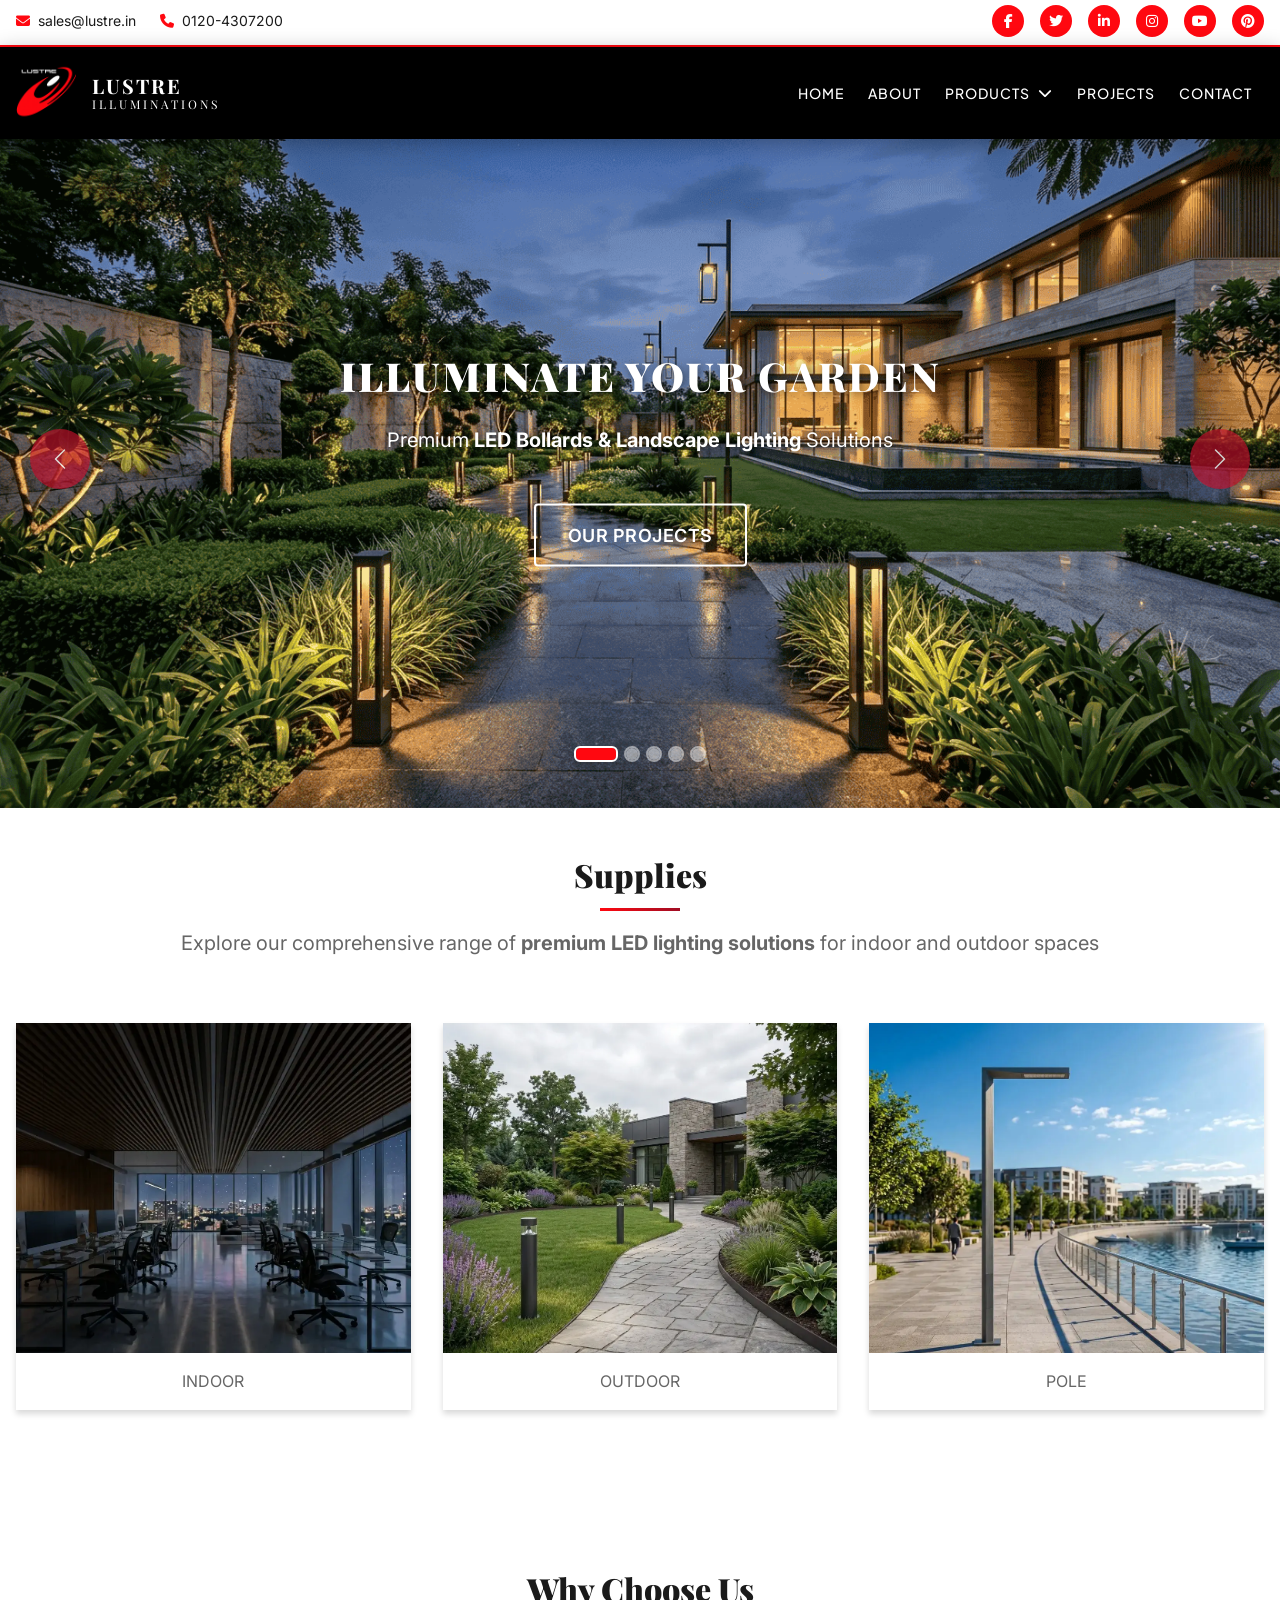
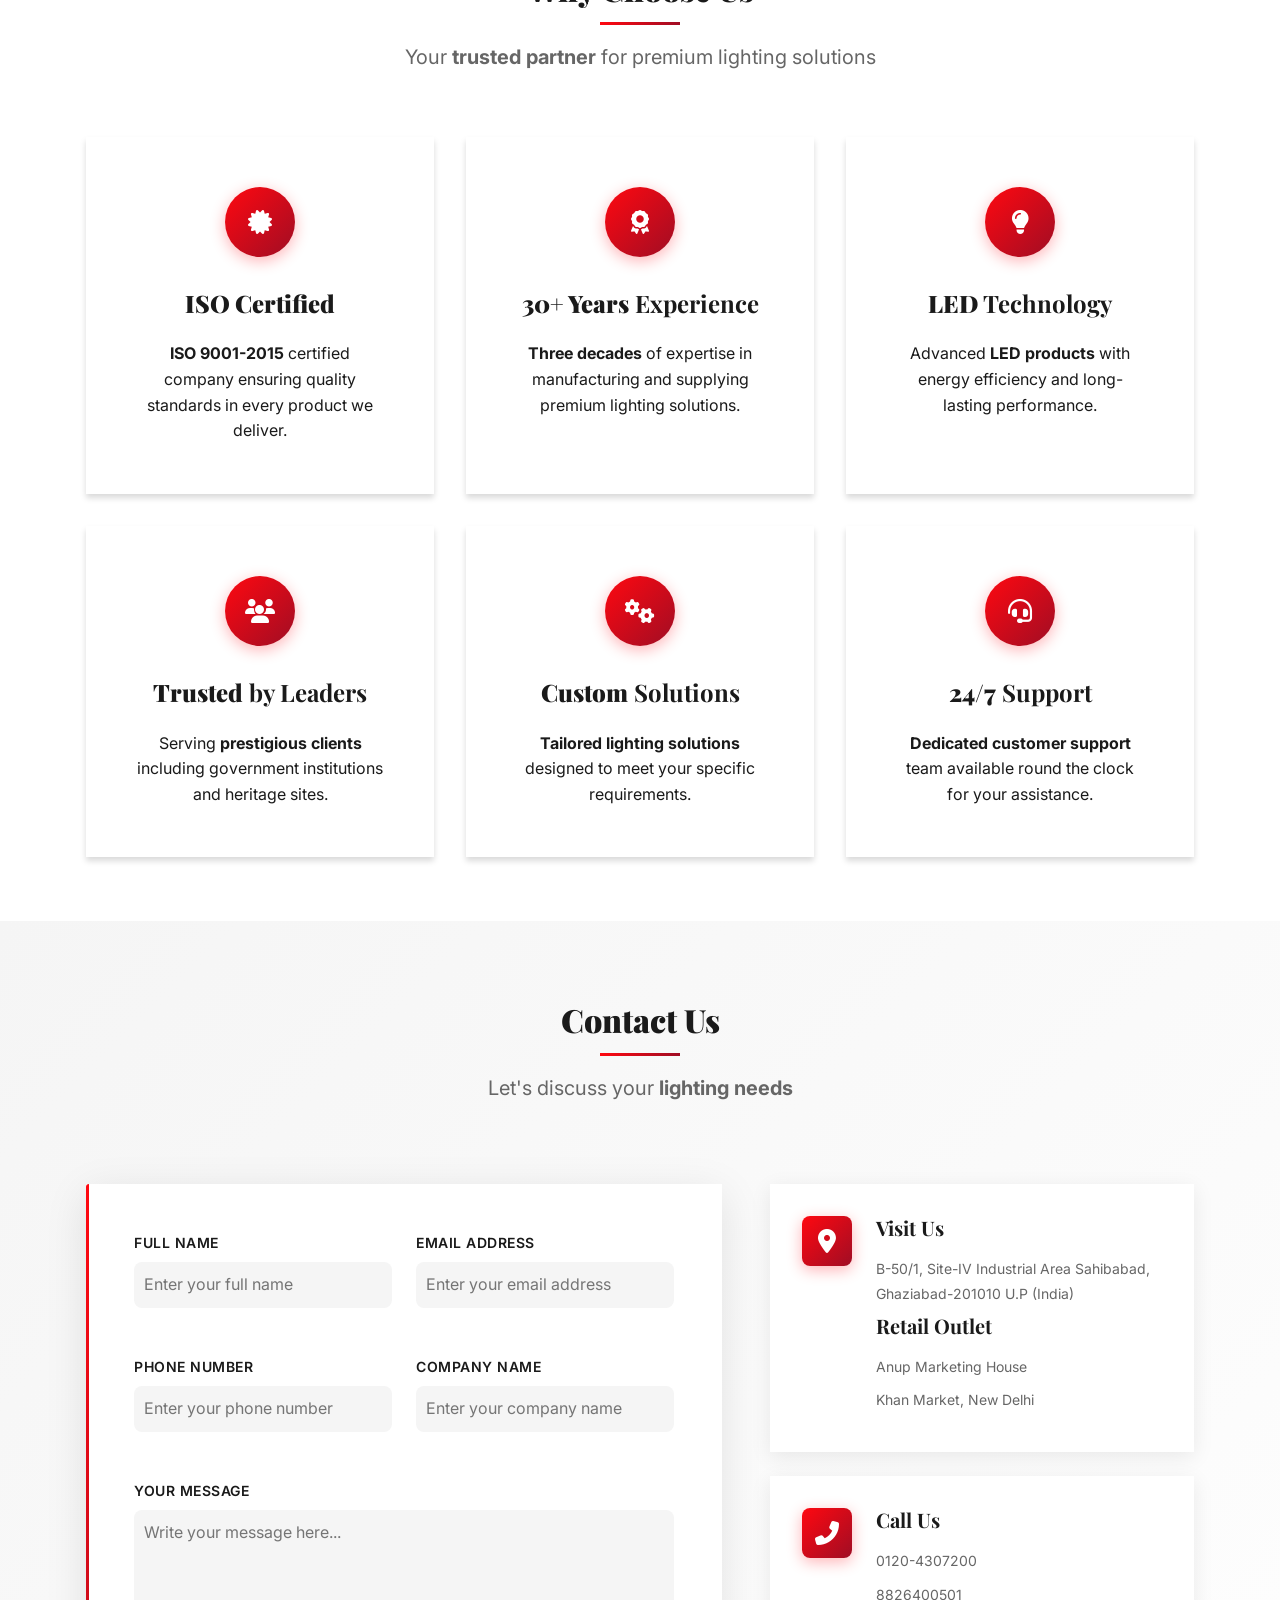
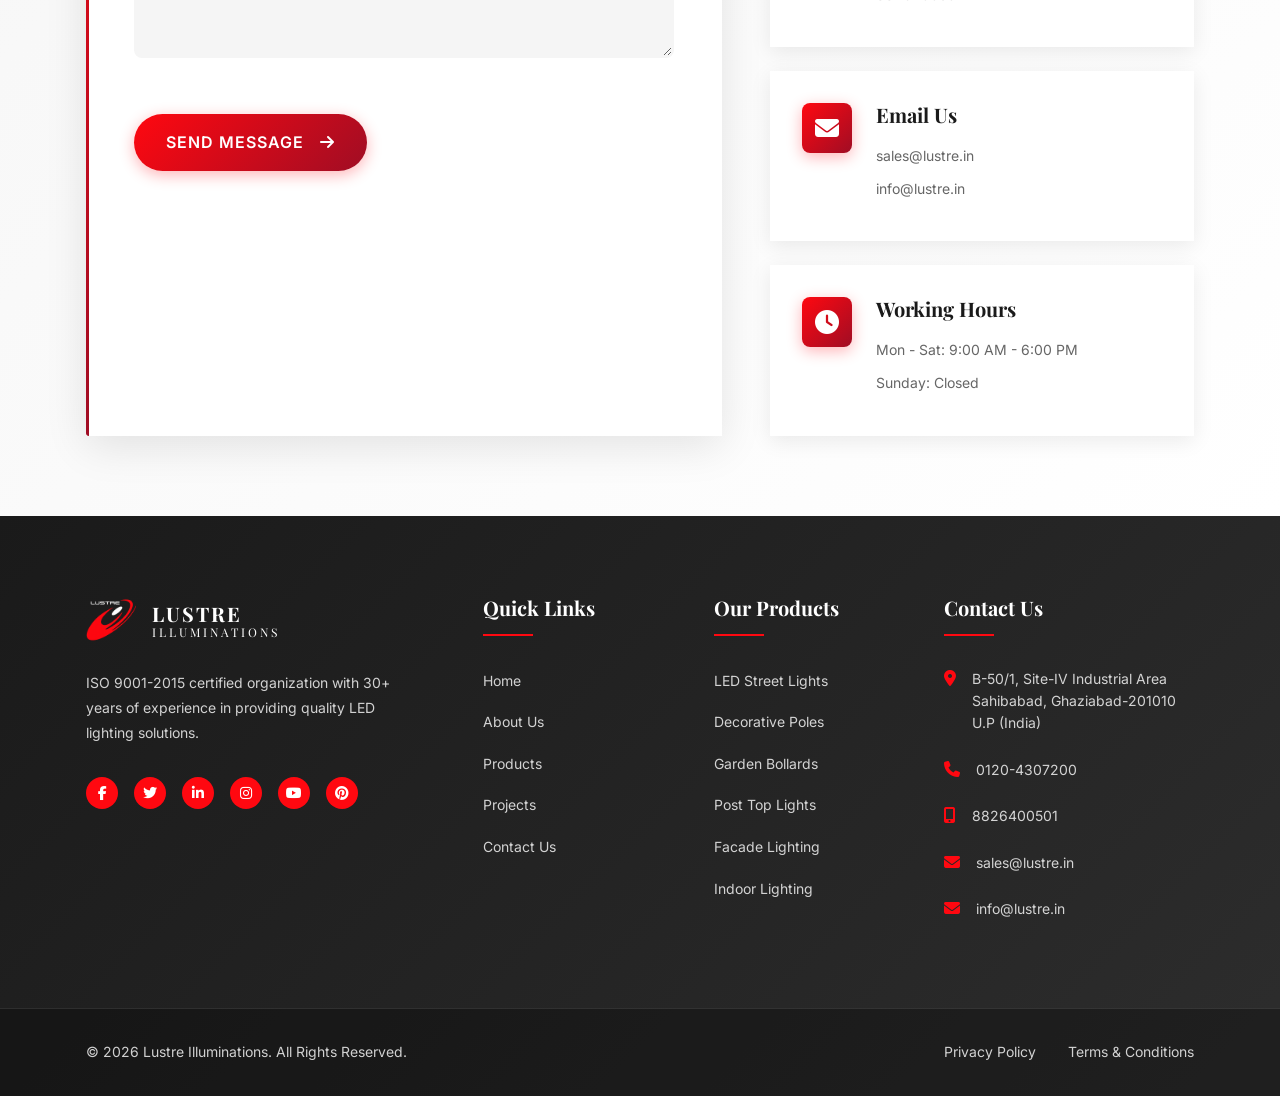
==== index.html @ 6a7379ef "Done" ====
<!DOCTYPE html>
<html lang="en">

<head>
  <meta charset="UTF-8">
  <meta name="viewport" content="width=device-width, initial-scale=1.0">
  <meta name="description"
    content="Lustre Illuminations - Premium Lighting Solutions for Industrial and Commercial Spaces">
  <meta name="keywords" content="lighting, illumination, decorative lights, bollard lights, post top lights">
  <title>Lustre Illuminations - Premium Lighting Solutions</title>

  <!-- Bootstrap CSS -->
  <link href="https://cdn.jsdelivr.net/npm/bootstrap@5.3.2/dist/css/bootstrap.min.css" rel="stylesheet">

  <!-- Google Fonts -->
  <link rel="preconnect" href="https://fonts.googleapis.com">
  <link rel="preconnect" href="https://fonts.gstatic.com" crossorigin>
  <link
    href="https://fonts.googleapis.com/css2?family=Inter:wght@300;400;500;600;700;800&family=Raleway:wght@400;500;600;700;800&family=Playfair+Display:wght@400;500;600;700;800&display=swap"
    rel="stylesheet">

  <!-- Font Awesome for Icons -->
  <link rel="stylesheet" href="https://cdnjs.cloudflare.com/ajax/libs/font-awesome/6.5.1/css/all.min.css">

  <!-- Custom CSS -->
  <link rel="stylesheet" href="assets/css/style.css">
</head>

<body>

  <header>
    <!-- Navigation -->
    <nav class="navbar">
      <div class="nav-top-bar">
        <div class="container-fluid">
          <div class="top-bar-content">
            <div class="top-bar-left">
              <a href="mailto:sales@lustre.in" class="top-link">
                <i class="fas fa-envelope"></i>
                <span>sales@lustre.in</span>
              </a>
              <!-- <a href="mailto:arnav@lustre.in" class="top-link">
              <i class="fas fa-envelope"></i>
              <span>arnav@lustre.in</span>
            </a> -->
              <a href="tel:01204307200" class="top-link">
                <i class="fas fa-phone"></i>
                <span>0120-4307200</span>
              </a>
              <!-- <a href="tel:01204307200" class="top-link">
              <i class="fas fa-mobile"></i>
              <span>8826400501</span>
            </a> -->
            </div>
            <div class="top-bar-right">
              <a href="https://www.facebook.com/profile.php?id=61586386670304" class="social-link">
                <i class="fab fa-facebook-f"></i>
              </a>
              <a href="https://x.com/lustre_01" class="social-link">
                <i class="fab fa-twitter"></i>
              </a>
              <a href="https://www.linkedin.com/company/lustre-illuminations/" class="social-link">
                <i class="fab fa-linkedin-in"></i>
              </a>
              <a href="https://www.instagram.com/lustre_illuminations_/" class="social-link">
                <i class="fab fa-instagram"></i>
              </a>
              <a href="https://www.youtube.com/@LustreIlluminations" class="social-link">
                <i class="fab fa-youtube"></i>
              </a>
              <a href="https://in.pinterest.com/lustre_illuminations_/" class="social-link">
                <i class="fab fa-pinterest"></i>
              </a>
            </div>
          </div>
        </div>
      </div>

      <div class="nav-main">
        <div class="container-fluid">
          <div class="nav-wrapper">
            <!-- Logo -->
            <div class="nav-logo">
              <a href="index.html">
                <img src="assets/logo/lustre_logo_white.png" alt="Lustre Illuminations Logo" class="logo-img"
                  loading="lazy">
                <span class="logo-text">LUSTRE<span class="logo-sub">ILLUMINATIONS</span></span>
              </a>
            </div>

            <!-- Navigation Menu -->
            <ul class="nav-menu" id="navMenu">
              <li class="nav-item">
                <a href="index.html" class="nav-link active">
                  <span class="link-text">Home</span>
                  <span class="link-icon"><i class="fas fa-home"></i></span>
                </a>
              </li>
              <li class="nav-item">
                <a href="about.html" class="nav-link">
                  <span class="link-text">About</span>
                  <span class="link-icon"><i class="fas fa-info-circle"></i></span>
                </a>
              </li>
              <li class="nav-item has-dropdown">
                <div href="#products" class="nav-link">
                  <span class="link-text">Products</span>
                  <span class="link-icon"><i class="fas fa-lightbulb"></i></span>
                  <i class="fas fa-chevron-down dropdown-arrow"></i>
                </div>
                <ul class="dropdown-menu">
                  <li><a href="led-wall-light.html" class="dropdown-item">
                      <span>LED Spot / Spike Light</span>
                    </a></li>
                  <li><a href="led-wall-light.html" class="dropdown-item">
                      <span>LED Decorative Stree...</span>
                    </a></li>
                  <li><a href="led-wall-light.html" class="dropdown-item">
                      <span>LED Garden Bollards</span>
                    </a></li>
                  <li><a href="led-wall-light.html" class="dropdown-item">
                      <span>Heritage Pole Lights</span>
                    </a></li>
                  <li><a href="led-wall-light.html" class="dropdown-item">
                      <span>Modern Pole Lights</span>
                    </a></li>
                  <li><a href="led-wall-light.html" class="dropdown-item">
                      <span>LED Hanging Lights</span>
                    </a></li>
                  <li><a href="led-wall-light.html" class="dropdown-item">
                      <span>LED Pendent Lights</span>
                    </a></li>
                  <li><a href="led-wall-light.html" class="dropdown-item">
                      <span>LED Ceiling Lights</span>
                    </a></li>
                  <li><a href="led-wall-light.html" class="dropdown-item">
                      <span>LED Street Lights</span>
                    </a></li>
                  <li><a href="led-wall-light.html" class="dropdown-item">
                      <span>LED Burial Lights</span>
                    </a></li>
                  <li><a href="led-wall-light.html" class="dropdown-item">
                      <span>LED Flood Lights</span>
                    </a></li>
                  <li><a href="led-wall-light.html" class="dropdown-item">
                      <span>LED Wall Lights</span>
                    </a></li>
                  <li><a href="led-wall-light.html" class="dropdown-item">
                      <span>LED Bulkheads</span>
                    </a></li>
                  <li><a href="led-wall-light.html" class="dropdown-item">
                      <span>LED Post Tops</span>
                    </a></li>
                </ul>
              </li>
              <li class="nav-item">
                <a href="projects.html" class="nav-link">
                  <span class="link-text">Projects</span>
                  <span class="link-icon"><i class="fas fa-briefcase"></i></span>
                </a>
              </li>
              <!-- <li class="nav-item">
              <a href="new-models.html" class="nav-link">
                <span class="link-text">New Models</span>
                <span class="link-icon"><i class="fas fa-download"></i></span>
              </a>
            </li> -->
              <li class="nav-item">
                <a href="contact-page.html" class="nav-link">
                  <span class="link-text">Contact</span>
                  <span class="link-icon"><i class="fas fa-envelope"></i></span>
                </a>
              </li>
            </ul>

            <!-- CTA Button -->
            <!-- <div class="nav-cta">
            <a href="#contact" class="cta-button">
              <span>Get Quote</span>
              <i class="fas fa-arrow-right"></i>
            </a>
          </div> -->

            <!-- Mobile Menu Toggle -->
            <button class="nav-toggle" id="navToggle" aria-label="Toggle navigation">
              <span class="hamburger"></span>
              <span class="hamburger"></span>
              <span class="hamburger"></span>
            </button>
          </div>
        </div>
      </div>
    </nav>
  </header>

  <!-- Main Content -->
  <main>

    <!-- Hero Banner Carousel -->
    <div id="home" class="hero-section">
      <div id="heroCarousel" class="carousel slide carousel-fade" data-bs-ride="carousel" data-bs-interval="5000">

        <!-- Carousel Indicators -->
        <div class="carousel-indicators">
          <button type="button" data-bs-target="#heroCarousel" data-bs-slide-to="0" class="active" aria-current="true"
            aria-label="Slide 1"></button>
          <button type="button" data-bs-target="#heroCarousel" data-bs-slide-to="1" aria-label="Slide 2"></button>
          <button type="button" data-bs-target="#heroCarousel" data-bs-slide-to="2" aria-label="Slide 3"></button>
          <button type="button" data-bs-target="#heroCarousel" data-bs-slide-to="3" aria-label="Slide 4"></button>
          <button type="button" data-bs-target="#heroCarousel" data-bs-slide-to="4" aria-label="Slide 5"></button>
        </div>

        <!-- Carousel Inner -->
        <div class="carousel-inner">

          <!-- Slide 1 -->
          <div class="carousel-item">
            <img src="assets/images/banner-img/Banner-01.png" class="d-block w-100" alt="Lustre Illuminations Banner">
            <div class="carousel-overlay"></div>
            <div class="carousel-caption-custom">
              <div class="container">
                <div class="caption-content">
                  <h1 class="caption-title" data-aos="fade-up"><strong>Elegant Indoor</strong> Lighting</h1>
                  <p class="caption-subtitle" data-aos="fade-up" data-aos-delay="100">Premium <strong>LED Wall
                      Lights</strong> for Modern Interiors</p>
                  <div class="caption-buttons" data-aos="fade-up" data-aos-delay="200">
                    <a href="indoor-light.html" class="btn btn-primary">Explore Products</a>
                  </div>
                </div>
              </div>
            </div>
          </div>

          <!-- Slide 2 -->
          <div class="carousel-item active">
            <img src="assets/images/banner-img/Banner-02.png" class="d-block w-100" alt="Decorative Light Poles">
            <div class="carousel-overlay"></div>
            <div class="carousel-caption-custom">
              <div class="container">
                <div class="caption-content">
                  <h1 class="caption-title" data-aos="fade-up"><strong>Illuminate Your</strong> Garden</h1>
                  <p class="caption-subtitle" data-aos="fade-up" data-aos-delay="100">Premium <strong>LED Bollards &
                      Landscape Lighting</strong> Solutions</p>
                  <div class="caption-buttons" data-aos="fade-up" data-aos-delay="200">
                    <!-- <a href="new-models.html" class="btn btn-primary">View Collection</a> -->
                    <a href="projects.html" class="btn btn-outline">Our Projects</a>
                  </div>
                </div>
              </div>
            </div>
          </div>

          <!-- Slide 3 -->
          <div class="carousel-item">
            <img src="assets/images/banner-img/Banner-03.png" class="d-block w-100" alt="Innovation in Lighting">
            <div class="carousel-overlay"></div>
            <div class="carousel-caption-custom">
              <div class="container">
                <div class="caption-content">
                  <h1 class="caption-title" data-aos="fade-up"><strong>Smart Street</strong> Lighting</h1>
                  <p class="caption-subtitle" data-aos="fade-up" data-aos-delay="100">Energy-Efficient <strong>LED
                      Pathway & Street Lights</strong> for Urban Spaces</p>
                  <!-- <div class="caption-buttons" data-aos="fade-up" data-aos-delay="200">
                    <a href="about.html" class="btn btn-primary">Learn More</a>
                    <a href="new-models.html" class="btn btn-outline">Catalogs</a>
                  </div> -->
                </div>
              </div>
            </div>
          </div>

          <!-- Slide 4 -->
          <div class="carousel-item">
            <img src="assets/images/banner-img/Banner-04.png" class="d-block w-100" alt="Heritage & Modern Lighting">
            <div class="carousel-overlay"></div>
            <div class="carousel-caption-custom">
              <div class="container">
                <div class="caption-content">
                  <h1 class="caption-title" data-aos="fade-up"><strong>Heritage</strong> Lighting Excellence</h1>
                  <p class="caption-subtitle" data-aos="fade-up" data-aos-delay="100">Premium <strong>Decorative Pole
                      Lights</strong> for Palaces & Monuments</p>
                  <div class="caption-buttons" data-aos="fade-up" data-aos-delay="200">
                    <a href="about.html" class="btn btn-primary">Learn More</a>
                    <!-- <a href="new-models.html" class="btn btn-outline">Catalogs</a> -->
                  </div>
                </div>
              </div>
            </div>
          </div>

          <!-- Slide 5 -->
          <div class="carousel-item">
            <img src="assets/images/banner-img/Banner-05.png" class="d-block w-100 img-fluid"
              alt="Innovation in Lighting">
            <div class="carousel-overlay"></div>
            <div class="carousel-caption-custom">
              <div class="container">
                <div class="caption-content">
                  <h1 class="caption-title" data-aos="fade-up"><strong>Modern Street</strong> Poles</h1>
                  <p class="caption-subtitle" data-aos="fade-up" data-aos-delay="100">Contemporary <strong>LED Pole
                      Lighting</strong> for Roads & Highways</p>
                </div>
              </div>
            </div>
          </div>

        </div>

        <!-- Carousel Controls -->
        <button class="carousel-control-prev" type="button" data-bs-target="#heroCarousel" data-bs-slide="prev">
          <span class="carousel-control-prev-icon" aria-hidden="true"></span>
          <span class="visually-hidden">Previous</span>
        </button>
        <button class="carousel-control-next" type="button" data-bs-target="#heroCarousel" data-bs-slide="next">
          <span class="carousel-control-next-icon" aria-hidden="true"></span>
          <span class="visually-hidden">Next</span>
        </button>

      </div>
    </div>

    <!-- Products Section -->
    <section class="products-section">
      <div class="container-fluid">

        <!-- Section Header -->
        <div class="section-header-center">
          <h2 class="section-title"><strong>Supplies</strong></h2>
          <p class="section-subtitle">Explore our comprehensive range of <strong>premium LED lighting solutions</strong>
            for indoor and outdoor spaces</p>
        </div>

        <!-- Products Grid -->
        <div class="products-grid">

          <!-- Product Card 1 -->
          <div class="product-card" data-category="decorative">
            <div class="product-image">
              <a href="indoor-light.html">
                <img src="assets/images/products/indoor-lights-off.webp"
                  data-hover="assets/images/products/indoor-light.webp" id="indoor" alt="Indoor Light" loading="lazy"
                  title="Indoor">
              </a>
            </div>
            <a href="indoor-light.html" class="product-link">
              <p class="text-center m-0 p-3  text-uppercase">Indoor</p>
            </a>
          </div>

          <!-- Product Card 2 -->
          <div class="product-card" data-category="decorative">
            <div class="product-image">
              <a href="outdoor-light.html">
                <img src="assets/images/products/outdoor-day-light.webp"
                  data-hover="assets/images/products/outdoor-light.webp" id="outdoor" alt="Outdoor Light" loading="lazy"
                  title="Outdoor">
              </a>
            </div>
            <a href="outdoor-light.html" class="product-link">
              <p class="text-center m-0 p-3 text-uppercase">Outdoor</p>
            </a>
          </div>

          <!-- Product Card 3 -->
          <div class="product-card" data-category="bollard">
            <div class="product-image">
              <a href="pole-light.html">
                <img src="assets/images/products/pole-day-light.webp"
                  data-hover="assets/images/products/pole-light.webp" id="pole" alt="Pole Light" loading="lazy"
                  title="Pole">
              </a>
            </div>
            <a href="pole-light.html" class="product-link">
              <p class="text-center m-0 p-3 text-uppercase">Pole</p>
            </a>
          </div>

        </div>

      </div>
    </section>


    <!-- Why Choose Us Section -->
    <section id="why-choose-us" class="why-choose-section">
      <div class="container">

        <!-- Section Header -->
        <div class="section-header-center">
          <h2 class="section-title"><strong>Why Choose Us</strong></h2>
          <p class="section-subtitle">Your <strong>trusted partner</strong> for premium lighting solutions</p>
        </div>

        <!-- Features Grid -->
        <div class="features-grid">

          <!-- Feature 1 -->
          <div class="feature-card">
            <div class="feature-icon">
              <i class="fas fa-certificate"></i>
            </div>
            <h3 class="feature-title"><strong>ISO Certified</strong></h3>
            <p class="feature-description"><strong>ISO 9001-2015</strong> certified company ensuring quality standards
              in every product we deliver.</p>
          </div>

          <!-- Feature 2 -->
          <div class="feature-card">
            <div class="feature-icon">
              <i class="fas fa-award"></i>
            </div>
            <h3 class="feature-title"><strong>30+ Years</strong> Experience</h3>
            <p class="feature-description"><strong>Three decades</strong> of expertise in manufacturing and supplying
              premium lighting solutions.</p>
          </div>

          <!-- Feature 3 -->
          <div class="feature-card">
            <div class="feature-icon">
              <i class="fas fa-lightbulb"></i>
            </div>
            <h3 class="feature-title"><strong>LED</strong> Technology</h3>
            <p class="feature-description">Advanced <strong>LED products</strong> with energy efficiency and
              long-lasting performance.</p>
          </div>

          <!-- Feature 4 -->
          <div class="feature-card">
            <div class="feature-icon">
              <i class="fas fa-users"></i>
            </div>
            <h3 class="feature-title"><strong>Trusted</strong> by Leaders</h3>
            <p class="feature-description">Serving <strong>prestigious clients</strong> including government
              institutions and heritage sites.</p>
          </div>

          <!-- Feature 5 -->
          <div class="feature-card">
            <div class="feature-icon">
              <i class="fas fa-cogs"></i>
            </div>
            <h3 class="feature-title"><strong>Custom</strong> Solutions</h3>
            <p class="feature-description"><strong>Tailored lighting solutions</strong> designed to meet your specific
              requirements.</p>
          </div>

          <!-- Feature 6 -->
          <div class="feature-card">
            <div class="feature-icon">
              <i class="fas fa-headset"></i>
            </div>
            <h3 class="feature-title"><strong>24/7</strong> Support</h3>
            <p class="feature-description"><strong>Dedicated customer support</strong> team available round the clock
              for your assistance.</p>
          </div>

        </div>

      </div>
    </section>

    <!-- Contact Us Section -->
    <section id="contact" class="contact-section">
      <div class="container">

        <!-- Section Header -->
        <div class="section-header-center">
          <h2 class="section-title"><strong>Contact Us</strong></h2>
          <p class="section-subtitle">Let's discuss your <strong>lighting needs</strong></p>
        </div>

        <!-- Contact Content -->
        <div class="contact-wrapper">

          <!-- Contact Form -->
          <div class="contact-form-container">
            <form class="contact-form" id="contactForm">

              <div class="form-row">
                <div class="form-group">
                  <label for="name">Full Name</label>
                  <input type="text" class="form-input" id="name" name="name" placeholder="Enter your full name"
                    required>
                </div>
                <div class="form-group">
                  <label for="email">Email Address</label>
                  <input type="email" class="form-input" id="email" name="email" placeholder="Enter your email address"
                    required>
                </div>
              </div>

              <div class="form-row">
                <div class="form-group">
                  <label for="phone">Phone Number</label>
                  <input type="tel" class="form-input" id="phone" name="phone" placeholder="Enter your phone number"
                    required>
                </div>
                <div class="form-group">
                  <label for="company">Company Name</label>
                  <input type="text" class="form-input" id="company" name="company"
                    placeholder="Enter your company name">
                </div>
              </div>

              <div class="form-group">
                <label for="message">Your Message</label>
                <textarea class="form-input" id="message" name="message" rows="5"
                  placeholder="Write your message here..." required></textarea>
              </div>

              <button type="submit" class="submit-btn">
                <span>Send Message</span>
                <i class="fas fa-arrow-right"></i>
              </button>

            </form>
          </div>

          <!-- Contact Info Cards -->
          <div class="contact-info-cards">

            <div class="info-card">
              <div class="card-icon">
                <i class="fas fa-map-marker-alt"></i>
              </div>
              <div class="card-content">
                <h3>Visit Us</h3>
                <p>B-50/1, Site-IV Industrial Area Sahibabad, Ghaziabad-201010 U.P (India)</p>
                <div class="card-content">
                  <h4>Retail Outlet</h4>
                  <p>Anup Marketing House</p>
                  <p>Khan Market, New Delhi</p>
                </div>
              </div>
            </div>

            <div class="info-card">
              <div class="card-icon">
                <i class="fas fa-phone-alt"></i>
              </div>
              <div class="card-content">
                <h4>Call Us</h4>
                <p><a href="tel:01204307200">0120-4307200</a></p>
                <p><a href="tel:8826400501">8826400501</a></p>
              </div>
            </div>

            <div class="info-card">
              <div class="card-icon">
                <i class="fas fa-envelope"></i>
              </div>
              <div class="card-content">
                <h4>Email Us</h4>
                <p><a href="mailto:sales@lustre.in">sales@lustre.in</a></p>
                <p><a href="mailto:info@lustre.in">info@lustre.in</a></p>
              </div>
            </div>

            <div class="info-card">
              <div class="card-icon">
                <i class="fas fa-clock"></i>
              </div>
              <div class="card-content">
                <h4>Working Hours</h4>
                <p>Mon - Sat: 9:00 AM - 6:00 PM</p>
                <p>Sunday: Closed</p>
              </div>
            </div>

          </div>

        </div>

      </div>
    </section>


  </main>

  <!-- Footer -->
  <footer class="footer">
    <div class="footer-main">
      <div class="container">
        <div class="footer-grid">

          <!-- Company Info -->
          <div class="footer-col">
            <div class="footer-logo">
              <img src="assets/logo/lustre_logo_white.png" alt="Lustre Illuminations" class="footer-logo-img">
              <span class="footer-logo-text">LUSTRE<span class="footer-logo-sub">ILLUMINATIONS</span></span>
            </div>
            <p class="footer-description">
              ISO 9001-2015 certified organization with 30+ years of experience in providing quality LED lighting
              solutions.
            </p>
            <div class="footer-social">
              <a href="https://www.facebook.com/profile.php?id=61586386670304" class="social-link">
                <i class="fab fa-facebook-f"></i>
              </a>
              <a href="https://x.com/lustre_01" class="social-link">
                <i class="fab fa-twitter"></i>
              </a>
              <a href="https://www.linkedin.com/company/lustre-illuminations/" class="social-link">
                <i class="fab fa-linkedin-in"></i>
              </a>
              <a href="https://www.instagram.com/lustre_illuminations_/" class="social-link">
                <i class="fab fa-instagram"></i>
              </a>
              <a href="https://www.youtube.com/@LustreIlluminations" class="social-link">
                <i class="fab fa-youtube"></i>
              </a>
              <a href="https://in.pinterest.com/lustre_illuminations_/" class="social-link">
                <i class="fab fa-pinterest"></i>
              </a>
            </div>
          </div>

          <!-- Quick Links -->
          <div class="footer-col">
            <h4 class="footer-title">Quick Links</h4>
            <ul class="footer-links">
              <li><a href="index.html">Home</a></li>
              <li><a href="about.html">About Us</a></li>
              <li><a href="#">Products</a></li>
              <li><a href="project.html">Projects</a></li>
              <!-- <li><a href="download.html">Downloads</a></li> -->
              <li><a href="contact-page.html">Contact Us</a></li>
            </ul>
          </div>

          <!-- Products -->
          <div class="footer-col">
            <h4 class="footer-title">Our Products</h4>
            <ul class="footer-links">
              <li><a href="led-wall-light.html">LED Street Lights</a></li>
              <li><a href="led-wall-light.html">Decorative Poles</a></li>
              <li><a href="led-wall-light.html">Garden Bollards</a></li>
              <li><a href="led-wall-light.html">Post Top Lights</a></li>
              <li><a href="led-wall-light.html">Facade Lighting</a></li>
              <li><a href="led-wall-light.html">Indoor Lighting</a></li>
            </ul>
          </div>

          <!-- Contact Info -->
          <div class="footer-col">
            <h4 class="footer-title">Contact Us</h4>
            <ul class="footer-contact">
              <li>
                <i class="fas fa-map-marker-alt"></i>
                <span>B-50/1, Site-IV Industrial Area<br>Sahibabad, Ghaziabad-201010<br>U.P (India)</span>
              </li>
              <li>
                <i class="fas fa-phone"></i>
                <span><a href="tel:01204307200">0120-4307200</a></span>
              </li>
              <li>
                <i class="fas fa-mobile-alt"></i>
                <span><a href="tel:8826400501">8826400501</a></span>
              </li>
              <li>
                <i class="fas fa-envelope"></i>
                <span><a href="mailto:sales@lustre.in">sales@lustre.in</a></span>
              </li>
              <li>
                <i class="fas fa-envelope"></i>
                <span><a href="mailto:info@lustre.in">info@lustre.in</a></span>
              </li>
            </ul>
          </div>

        </div>
      </div>
    </div>

    <!-- Footer Bottom -->
    <div class="footer-bottom">
      <div class="container">
        <div class="footer-bottom-content">
          <p class="footer-copyright">
            &copy; 2026 Lustre Illuminations. All Rights Reserved.
          </p>
          <div class="footer-bottom-links">
            <a href="#">Privacy Policy</a>
            <a href="#">Terms & Conditions</a>
          </div>
        </div>
      </div>
    </div>
  </footer>

  <!-- Scroll to Top Button -->
  <button id="scrollToTop" class="scroll-to-top" aria-label="Scroll to top">
    <i class="fas fa-arrow-up"></i>
  </button>

  <!-- Bootstrap JS Bundle -->
  <script src="https://cdn.jsdelivr.net/npm/bootstrap@5.3.2/dist/js/bootstrap.bundle.min.js"></script>

  <!-- Custom JavaScript -->
  <script src="assets/js/main.js"></script>
</body>

</html>
---- assets/css/style.css ----
@import url('https://fonts.googleapis.com/css2?family=DM+Sans:ital,opsz,wght@0,9..40,100..1000;1,9..40,100..1000&family=Plus+Jakarta+Sans:ital,wght@0,200..800;1,200..800&family=Space+Grotesk:wght@300..700&display=swap');


/* ===================================
   CSS ROOT VARIABLES
   =================================== */
:root {
  /* Primary Colors - Based on Lustre Logo */
  --primary-red: #ff0810;
  --primary-dark-red: #A00D24;
  --primary-black: #1a1a1a;
  --primary-white: #ffffff;

  /* Secondary Colors */
  --secondary-gray: #2d2d2d;
  --light-gray: #f5f5f5;
  --medium-gray: #666666;
  --border-gray: #e0e0e0;

  /* Accent Colors */
  --accent-red-light: #E63946;
  --accent-red-dark: #8B0000;
  --overlay-dark: rgba(26, 26, 26, 0.85);
  --overlay-red: rgba(200, 16, 46, 0.9);

  /* Typography */
  --font-primary: 'Inter', sans-serif;
  --font-secondary: 'Raleway', sans-serif;
  --font-heading: 'Playfair Display', serif;

  /* Font Sizes */
  --fs-xs: 0.75rem;
  --fs-sm: 0.875rem;
  --fs-base: 1rem;
  --fs-md: 1.125rem;
  --fs-lg: 1.25rem;
  --fs-xl: 1.5rem;
  --fs-2xl: 2rem;
  --fs-3xl: 2.5rem;
  --fs-4xl: 3rem;
  --fs-5xl: 3.5rem;

  /* Font Weights */
  --fw-light: 300;
  --fw-regular: 400;
  --fw-medium: 500;
  --fw-semibold: 600;
  --fw-bold: 700;
  --fw-extrabold: 800;

  /* Spacing */
  --spacing-xs: 0.5rem;
  --spacing-sm: 1rem;
  --spacing-md: 1.5rem;
  --spacing-lg: 2rem;
  --spacing-xl: 3rem;
  --spacing-2xl: 4rem;
  --spacing-3xl: 6rem;

  /* Container Widths */
  --container-xs: 540px;
  --container-sm: 720px;
  --container-md: 960px;
  --container-lg: 1140px;
  --container-xl: 1320px;
  --container-fluid: 100%;

  /* Border Radius */
  --radius-sm: 4px;
  --radius-md: 8px;
  --radius-lg: 12px;
  --radius-xl: 16px;
  --radius-full: 50%;

  /* Shadows */
  --shadow-sm: 0 2px 4px rgba(0, 0, 0, 0.1);
  --shadow-md: 0 4px 6px rgba(0, 0, 0, 0.15);
  --shadow-lg: 0 8px 16px rgba(0, 0, 0, 0.2);
  --shadow-xl: 0 12px 24px rgba(0, 0, 0, 0.25);
  --shadow-red: 0 4px 12px rgba(200, 16, 46, 0.3);

  /* Transitions */
  --transition-fast: 0.2s ease;
  --transition-base: 0.3s ease;
  --transition-slow: 0.5s ease;

  /* Z-index Layers */
  --z-dropdown: 1000;
  --z-sticky: 1020;
  --z-fixed: 1030;
  --z-modal-backdrop: 1040;
  --z-modal: 1050;
  --z-popover: 1060;
  --z-tooltip: 1070;
}

/* ===================================
   GLOBAL RESET & BASE STYLES
   =================================== */
*,
::before,
::after {
  margin: 0;
  padding: 0;
  box-sizing: border-box;
}

html {
  font-size: 16px;
  scroll-behavior: smooth;
  -webkit-font-smoothing: antialiased;
  -moz-osx-font-smoothing: grayscale;
}

body {
  font-family: var(--font-primary);
  font-size: var(--fs-base);
  font-weight: var(--fw-regular);
  line-height: 1.6;
  color: var(--primary-black);
  background-color: var(--primary-white);
  overflow-x: hidden;
  position: relative;
}

/* Prevent horizontal overflow */
html {
  overflow-x: hidden;
}


.row {
  max-width: 100%;
}

/* ===================================
   TYPOGRAPHY
   =================================== */
h1,
h2,
h3,
h4,
h5,
h6 {
  font-family: var(--font-heading);
  font-weight: var(--fw-bold);
  line-height: 1.2;
  color: var(--primary-black);
  margin-bottom: var(--spacing-sm);
}

h1 {
  font-size: var(--fs-4xl);
}

h2 {
  font-size: var(--fs-3xl);
}

h3 {
  font-size: var(--fs-2xl);
}

h4 {
  font-size: var(--fs-xl);
}

h5 {
  font-size: var(--fs-lg);
}

h6 {
  font-size: var(--fs-base);
}

p {
  margin-bottom: var(--spacing-sm);
  color: var(--medium-gray);
}

a {
  color: var(--primary-red);
  text-decoration: none;
  transition: var(--transition-base);
}

a:hover {
  color: var(--primary-dark-red);
}

.justify-center {
  justify-items: center;
}

/* ===================================
   CONTAINER & LAYOUT
   =================================== */
.container {
  width: 100%;
  max-width: var(--container-xl);
  margin: 0 auto;
  padding: 0 var(--spacing-sm);
}

.container-fluid {
  width: 100%;
  padding: 0 var(--spacing-sm);
}

.row {
  display: flex;
  flex-wrap: wrap;
  margin: 0 calc(var(--spacing-sm) * -1);
}

.col {
  flex: 1;
  padding: 0 var(--spacing-sm);
}

/* ===================================
   UTILITY CLASSES
   =================================== */
.text-center {
  text-align: center;
}

.text-left {
  text-align: left;
}

.text-right {
  text-align: right;
}

.text-primary {
  color: var(--primary-red);
}

.text-white {
  color: var(--primary-white);
}

.text-black {
  color: var(--primary-black);
}

.text-gray {
  color: var(--medium-gray);
}

.bg-primary {
  background-color: var(--primary-red);
}

.bg-white {
  background-color: var(--primary-white);
}

.bg-black {
  background-color: var(--primary-black);
}

.bg-light {
  background-color: var(--light-gray);
}

.d-none {
  display: none;
}

.d-block {
  display: block;
}

.d-flex {
  display: flex;
}

.d-grid {
  display: grid;
}

.justify-center {
  justify-content: center;
}

.justify-between {
  justify-content: space-between;
}

.align-center {
  align-items: center;
}

.mt-1 {
  margin-top: var(--spacing-xs);
}

.mt-2 {
  margin-top: var(--spacing-sm);
}

.mt-3 {
  margin-top: var(--spacing-md);
}

.mt-4 {
  margin-top: var(--spacing-lg);
}

.mb-1 {
  margin-bottom: var(--spacing-xs);
}

.mb-2 {
  margin-bottom: var(--spacing-sm);
}

.mb-3 {
  margin-bottom: var(--spacing-md);
}

.mb-4 {
  margin-bottom: var(--spacing-lg);
}

.pt-1 {
  padding-top: var(--spacing-xs);
}

.pt-2 {
  padding-top: var(--spacing-sm);
}

.pt-3 {
  padding-top: var(--spacing-md);
}

.pt-4 {
  padding-top: var(--spacing-lg);
}

.pb-1 {
  padding-bottom: var(--spacing-xs);
}

.pb-2 {
  padding-bottom: var(--spacing-sm);
}

.pb-3 {
  padding-bottom: var(--spacing-md);
}

.pb-4 {
  padding-bottom: var(--spacing-lg);
}

/* ===================================
   BUTTONS
   =================================== */
.btn {
  display: inline-block;
  padding: var(--spacing-xs) var(--spacing-md);
  font-size: var(--fs-base);
  font-weight: var(--fw-semibold);
  text-align: center;
  border: 2px solid transparent;
  border-radius: var(--radius-sm);
  cursor: pointer;
  transition: var(--transition-base);
  text-transform: uppercase;
  letter-spacing: 0.5px;
}

.btn-primary {
  background-color: var(--primary-red);
  color: var(--primary-white);
  border-color: var(--primary-red);
}

.btn-primary:hover {
  background-color: var(--primary-dark-red);
  border-color: var(--primary-dark-red);
  color: var(--primary-white);
  box-shadow: var(--shadow-red);
}

.btn-outline {
  background-color: transparent;
  color: var(--primary-white);
  border-color: var(--primary-white);
}

.btn-outline:hover {
  background-color: var(--primary-white);
  color: var(--primary-red);
}

.btn-white {
  background-color: var(--primary-white);
  color: var(--primary-red);
  border-color: var(--primary-white);
}

.btn-white:hover {
  background-color: transparent;
  color: var(--primary-white);
  border-color: var(--primary-white);
}

/* ===================================
   IMAGES & MEDIA
   =================================== */
img {
  max-width: 100%;
  height: auto;
  display: block;
}

.img-fluid {
  width: 100%;
  height: auto;
}

/* ===================================
   SECTIONS
   =================================== */
section {
  padding: var(--spacing-3xl) 0;
}

.section-title {
  font-size: var(--fs-3xl);
  font-weight: var(--fw-bold);
  text-align: center;
  margin-bottom: var(--spacing-xl);
  position: relative;
  padding-bottom: var(--spacing-sm);
}

.section-title::after {
  content: '';
  position: absolute;
  bottom: 0;
  left: 50%;
  transform: translateX(-50%);
  width: 80px;
  height: 3px;
  background-color: var(--primary-red);
}


/* ===================================
   NAVIGATION STYLES - UNIQUE DESIGN
   =================================== */
.navbar {
  position: fixed;
  top: -3px;
  left: 0;
  width: 100%;
  z-index: var(--z-fixed);
  background: transparent;
  padding: 0px;
}

/* Top Bar */
.nav-top-bar {
  background: var(--primary-white);
  border-bottom: 2px solid var(--primary-red);
  padding: var(--spacing-xs) 0;
  transition: var(--transition-base);
  width: 100%;
}

.navbar.scrolled .nav-top-bar {
  transform: translateY(-100%);
  opacity: 0;
  height: 0;
  padding: 0;
  overflow: hidden;
}

.top-bar-content {
  display: flex;
  justify-content: space-between;
  align-items: center;
}

.top-bar-left {
  display: flex;
  gap: var(--spacing-md);
}

.top-link {
  display: flex;
  align-items: center;
  gap: var(--spacing-xs);
  color: var(--primary-black);
  font-size: var(--fs-sm);
  transition: var(--transition-base);
}

.top-link:hover {
  color: var(--primary-red);
  transform: translateX(3px);
}

.top-link i {
  color: var(--primary-red);
}

.top-bar-right {
  display: flex;
  gap: var(--spacing-sm);
}

.social-link {
  width: 32px;
  height: 32px;
  display: flex;
  align-items: center;
  justify-content: center;
  background: var(--primary-red);
  color: var(--primary-white);
  border-radius: 50%;
  transition: var(--transition-base);
  font-size: var(--fs-sm);
}

.social-link:hover {
  background: var(--primary-dark-red);
  color: var(--primary-white);
  transform: translateY(-3px);
}

/* Main Navigation */
.nav-main {
  background: #000;
  backdrop-filter: blur(10px);
  box-shadow: 0 4px 20px rgba(0, 0, 0, 0.3);
  transition: var(--transition-base);
  width: 100%;
  font-family: "Plus Jakarta Sans";
}

.navbar.scrolled .nav-main {
  background: #000;
  box-shadow: 0 8px 30px rgba(0, 0, 0, 0.5);
}

.nav-wrapper {
  display: flex;
  align-items: center;
  justify-content: space-between;
  padding: var(--spacing-sm) 0;
  position: relative;
}

/* Logo Styles */
.nav-logo {
  flex-shrink: 0;
  z-index: var(--z-fixed);
}

.nav-logo a {
  display: flex;
  align-items: center;
  gap: var(--spacing-sm);
}

.logo-img {
  height: 65px;
  width: auto;
  transition: var(--transition-base);
}

.logo-text {
  font-family: var(--font-heading);
  font-size: var(--fs-xl);
  font-weight: var(--fw-bold);
  color: var(--primary-white);
  letter-spacing: 2px;
  display: flex;
  flex-direction: column;
  line-height: 1;
}

.logo-sub {
  font-size: var(--fs-xs);
  color: var(--primary-white);
  letter-spacing: 3px;
  font-weight: var(--fw-regular);
  margin-top: 2px;
}

.nav-logo a:hover .logo-img {
  transform: scale(1.05) rotate(5deg);
}

.nav-logo a:hover .logo-text {
  color: var(--primary-red);
}

/* Navigation Menu */
.nav-menu {
  display: flex;
  align-items: center;
  list-style: none;
  gap: var(--spacing-xs);
  margin: 0;
  padding: 0;
}

.nav-item {
  position: relative;
}

.nav-link {
  display: flex;
  align-items: center;

  padding: var(--spacing-xs) var(--spacing-sm);
  color: var(--primary-white);
  font-size: var(--fs-base);
  font-weight: var(--fw-medium);
  text-transform: uppercase;
  letter-spacing: 1px;
  transition: var(--transition-base);
  position: relative;
  overflow: hidden;
  border-radius: var(--radius-sm);
  cursor: pointer;
}

.link-icon {
  display: none;
  font-size: var(--fs-md);
  transition: var(--transition-base);
}

.nav-link::before {
  content: '';
  position: absolute;
  top: 0;
  left: -100%;
  width: 100%;
  height: 100%;
  background: linear-gradient(90deg, transparent, var(--primary-red), transparent);
  transition: var(--transition-base);
  z-index: -1;
}

.nav-link:hover::before,
.nav-link.active::before {
  left: 100%;
}

.nav-link::after {
  content: '';
  position: absolute;
  bottom: 0;
  left: 50%;
  transform: translateX(-50%);
  width: 0;
  height: 2px;
  transition: var(--transition-base);
}

.nav-link:hover,
.nav-link.active {
  color: var(--primary-red);
  background: rgba(200, 16, 46, 0.1);
}

.nav-link:hover::after,
.nav-link.active::after {
  width: 80%;
}

/* Dropdown Arrow */
.dropdown-arrow {
  margin-left: var(--spacing-xs);
  font-size: var(--fs-sm);
  transition: var(--transition-base);
}

.has-dropdown:hover .dropdown-arrow {
  transform: rotate(180deg);
}

/* Dropdown Menu */
.dropdown-menu {
  position: absolute;
  top: 100%;
  left: 0;
  min-width: 250px;
  background: var(--primary-white);
  box-shadow: var(--shadow-xl);
  padding: var(--spacing-sm) 0;
  list-style: none;
  opacity: 0;
  visibility: hidden;
  transform: translateY(10px);
  transition: all 0.3s ease;
  z-index: var(--z-dropdown);
  margin-top: 0;
  border-radius: unset;
  display: block;
}

.has-dropdown:hover .dropdown-menu,
.has-dropdown.active .dropdown-menu {
  opacity: 1;
  visibility: visible;
  transform: translateY(0);
}

/* Active state when dropdown is open */
.has-dropdown:hover .nav-link,
.has-dropdown.active .nav-link {
  color: var(--primary-red);
  background: rgba(200, 16, 46, 0.1);
}

.has-dropdown:hover .nav-link::after,
.has-dropdown.active .nav-link::after {
  width: 80%;
}

.dropdown-item {
  display: block;
  padding: var(--spacing-xs) var(--spacing-md);
  color: var(--primary-black);
  font-size: var(--fs-base);
  font-weight: var(--fw-medium);
  transition: var(--transition-base);
  white-space: nowrap;
}

.dropdown-item:hover {
  background: var(--light-gray);
  color: var(--primary-red);
}

/* CTA Button */
.nav-cta {
  margin-left: var(--spacing-md);
}

.cta-button {
  display: flex;
  align-items: center;
  gap: var(--spacing-xs);
  padding: var(--spacing-sm) var(--spacing-lg);
  background: linear-gradient(135deg, var(--primary-red) 0%, var(--primary-dark-red) 100%);
  color: var(--primary-white);
  font-weight: var(--fw-semibold);
  text-transform: uppercase;
  letter-spacing: 1px;
  border-radius: 30px;
  position: relative;
  overflow: hidden;
  transition: var(--transition-base);
  box-shadow: 0 4px 15px rgba(200, 16, 46, 0.4);
}

.cta-button::before {
  content: '';
  position: absolute;
  top: 50%;
  left: 50%;
  width: 0;
  height: 0;
  border-radius: 50%;
  background: rgba(255, 255, 255, 0.2);
  transform: translate(-50%, -50%);
  transition: width 0.6s, height 0.6s;
}

.cta-button:hover::before {
  width: 300px;
  height: 300px;
}

.cta-button:hover {
  transform: translateY(-2px);
  box-shadow: 0 6px 20px rgba(200, 16, 46, 0.6);
  color: var(--primary-white);
}

.cta-button i {
  transition: var(--transition-base);
}

.cta-button:hover i {
  transform: translateX(5px);
}

/* Mobile Menu Toggle */
.nav-toggle {
  display: none;
  flex-direction: column;
  justify-content: space-between;
  width: 30px;
  height: 24px;
  background: transparent;
  border: none;
  cursor: pointer;
  padding: 0;
  z-index: 9999;
  position: relative;
}

.hamburger {
  width: 100%;
  height: 3px;
  background: var(--primary-white);
  border-radius: 3px;
  transition: var(--transition-base);
  position: relative;
}

.hamburger::before {
  content: '';
  position: absolute;
  right: 1%;
  width: 100%;
  height: 100%;
  background: var(--primary-white);
  border-radius: 3px;
  transform: scaleX(0);
  transition: var(--transition-base);
}

.nav-toggle:hover .hamburger::before {
  transform: scaleX(1);
}

.nav-toggle.active .hamburger:nth-child(1) {
  transform: translateY(10.5px) rotate(45deg);
  background: var(--primary-red);
}

.nav-toggle.active .hamburger:nth-child(2) {
  opacity: 0;
  transform: scaleX(0);
}

.nav-toggle.active .hamburger:nth-child(3) {
  transform: translateY(-10.5px) rotate(-45deg);
  background: var(--primary-red);
}


/* ===================================
   HERO BANNER CAROUSEL
   =================================== */
.hero-section {
  margin-top: 110px;
  position: relative;
}

#heroCarousel {
  position: relative;
  width: 100%;
  height: 100%;
  /* min-height: 600px; */
}

.carousel-inner {
  height: 100%;
}

.carousel-item {
  height: 100%;
  position: relative;
}

.carousel-image {
  width: 100%;
  height: 100%;
  background-size: cover;
  background-position: center;
  background-repeat: no-repeat;
  position: relative;
}

.carousel-image-1 {
  background-image: url('../images/banner-img/Banner-01.png');
}

.carousel-image-2 {
  background-image: url('../images/banner-img/Banner-01.png');
}

.carousel-image-3 {
  background-image: url('../images/banner-img/Banner-01.png');
}

.carousel-overlay {
  position: absolute;
  top: 0;
  left: 0;
  width: 100%;
  height: 100%;
  /* background: linear-gradient(135deg, rgba(26, 26, 26, 0.8) 0%, rgba(200, 16, 46, 0.6) 100%); */
  background: linear-gradient(135deg, rgba(26, 26, 26, 0.6));
  z-index: 1;
}

.carousel-caption-custom {
  position: absolute;
  top: 50%;
  left: 0;
  right: 0;
  transform: translateY(-50%);
  z-index: 2;
  text-align: center;
}

.caption-content {
  padding: var(--spacing-md);
}

.caption-title {
  font-size: var(--fs-5xl);
  font-weight: var(--fw-extrabold);
  color: var(--primary-white);
  margin-bottom: var(--spacing-md);
  text-transform: uppercase;
  letter-spacing: 2px;
  text-shadow: 2px 2px 8px rgba(0, 0, 0, 0.5);
  line-height: 1.2;
}

.caption-subtitle {
  font-size: var(--fs-xl);
  color: var(--primary-white);
  margin-bottom: var(--spacing-xl);
  font-weight: var(--fw-regular);
  text-shadow: 1px 1px 4px rgba(0, 0, 0, 0.5);
}

.caption-buttons {
  display: flex;
  gap: var(--spacing-md);
  justify-content: center;
  flex-wrap: wrap;
}

.caption-buttons .btn {
  min-width: 180px;
  padding: var(--spacing-sm) var(--spacing-lg);
  font-size: var(--fs-md);
}

.carousel-indicators {
  bottom: 30px;
  z-index: 3;
}

.carousel-indicators [data-bs-target] {
  width: 12px;
  height: 12px;
  border-radius: 50%;
  background-color: var(--primary-white);
  opacity: 0.5;
  border: 2px solid var(--primary-white);
  transition: var(--transition-base);
}

.carousel-indicators .active {
  background-color: var(--primary-red);
  opacity: 1;
  width: 40px;
  border-radius: 6px;
}

.carousel-control-prev,
.carousel-control-next {
  width: 60px;
  height: 60px;
  top: 50%;
  transform: translateY(-50%);
  background-color: rgba(200, 16, 46, 0.8);
  border-radius: 50%;
  opacity: 0.8;
  transition: var(--transition-base);
  z-index: 3;
}

.carousel-control-prev {
  left: 30px;
}

.carousel-control-next {
  right: 30px;
}

.carousel-control-prev:hover,
.carousel-control-next:hover {
  opacity: 1;
  background-color: var(--primary-red);
  transform: translateY(-50%) scale(1.1);
}

.carousel-control-prev-icon,
.carousel-control-next-icon {
  width: 24px;
  height: 24px;
}

.carousel-fade .carousel-item {
  opacity: 0;
  transition: opacity 0.8s ease-in-out;
}

.carousel-fade .carousel-item.active {
  opacity: 1;
}

/* ===================================
   PRODUCTS SECTION
   =================================== */
.products-section {
  padding: var(--spacing-xl) 0;
  background: var(--primary-white);
  position: relative;
}

.section-header-center {
  text-align: center;
  margin-bottom: var(--spacing-xl);
}

.section-header-center .section-title {
  font-size: var(--fs-3xl);
  font-weight: var(--fw-bold);
  color: var(--primary-black);
  margin-bottom: 0;
  position: relative;
  display: inline-block;
  padding-bottom: var(--spacing-sm);
}

.section-header-center .section-title::after {
  content: '';
  position: absolute;
  bottom: 0;
  left: 50%;
  transform: translateX(-50%);
  width: 80px;
  height: 3px;
  background: linear-gradient(90deg, var(--primary-red) 0%, var(--primary-dark-red) 100%);
}

.section-subtitle {
  padding-bottom: 16px;
}

.contact-page {
  position: relative;
}

.contact-page .section-subtitle::after {
  content: '';
  position: absolute;
  bottom: 0;
  left: 4%;
  transform: translateX(-50%);
  width: 100px;
  height: 3px;
  background: linear-gradient(90deg, var(--primary-red) 0%, var(--primary-dark-red) 100%);
}

.products-grid {
  display: grid;
  grid-template-columns: repeat(auto-fill, minmax(350px, 1fr));
  gap: var(--spacing-lg);
  margin-bottom: var(--spacing-xl);
}

.product-card {
  background: var(--primary-white);
  overflow: hidden;
  box-shadow: var(--shadow-md);
  transition: var(--transition-base);
  opacity: 1;
  transform: scale(1);
}

.product-card.hide {
  opacity: 0;
  transform: scale(0.8);
  height: 0;
  margin: 0;
  padding: 0;
  overflow: hidden;
}

.product-card:hover {
  box-shadow: var(--shadow-xl);
  transform: translateY(-10px);
}

.product-image {
  position: relative;
  width: 100%;
  height: 350px;
  overflow: hidden;
}

.product-image img {
  width: 100%;
  height: 100%;
  object-fit: cover;
  transition: var(--transition-slow);
  cursor: pointer;
}

.product-card:hover .product-image img {
  transform: scale(1.15);
}

.product-link {
  display: block;
  text-decoration: none;
  color: var(--primary-black);
  transition: var(--transition-base);
}

.product-card:hover .product-link p {
  color: var(--primary-red);
}

/* ===================================
   CLIENTS SECTION
   =================================== */
.clients-section {
  padding: var(--spacing-2xl) 0;
  background: linear-gradient(135deg, #f8f9fa 0%, #ffffff 100%);
  position: relative;
  overflow: hidden;
}

.clients-section::before {
  content: '';
  position: absolute;
  top: 0;
  left: 0;
  width: 100%;
  height: 100%;
  background: radial-gradient(circle at 20% 50%, rgba(255, 8, 16, 0.03) 0%, transparent 50%);
  pointer-events: none;
}

.clients-carousel {
  position: relative;
  padding: var(--spacing-xl) 0;
}

.clients-grid {
  display: grid;
  grid-template-columns: repeat(6, 1fr);
  gap: var(--spacing-lg);
  padding: var(--spacing-md) 0;
}

.client-logo-box {
  background: var(--primary-white);
  border-radius: unset;
  padding: var(--spacing-lg);
  display: flex;
  align-items: center;
  justify-content: center;
  min-height: 120px;
  box-shadow: var(--shadow-sm);
  transition: var(--transition-base);
  border: 1px solid rgba(0, 0, 0, 0.05);
}

.client-logo-box:hover {
  box-shadow: var(--shadow-lg);
  transform: translateY(-5px);
  border-color: var(--primary-red);
}

.client-logo {
  font-size: var(--fs-base);
  font-weight: var(--fw-semibold);
  color: var(--primary-black);
  text-align: center;
  opacity: 0.7;
  transition: var(--transition-base);
}

.client-logo-box:hover .client-logo {
  opacity: 1;
  color: var(--primary-red);
}

/* Carousel Controls */
.clients-carousel .carousel-control-prev,
.clients-carousel .carousel-control-next {
  width: 50px;
  height: 50px;
  background: var(--primary-white);
  border-radius: 50%;
  top: 50%;
  transform: translateY(-50%);
  opacity: 1;
  box-shadow: var(--shadow-md);
  transition: var(--transition-base);
}

.clients-carousel .carousel-control-prev {
  left: -25px;
}

.clients-carousel .carousel-control-next {
  right: -25px;
}

.clients-carousel .carousel-control-prev:hover,
.clients-carousel .carousel-control-next:hover {
  background: var(--primary-red);
  box-shadow: var(--shadow-lg);
}

.carousel-control-icon {
  display: flex;
  align-items: center;
  justify-content: center;
  width: 100%;
  height: 100%;
}

.carousel-control-icon i {
  font-size: var(--fs-lg);
  color: var(--primary-red);
  transition: var(--transition-base);
}

.clients-carousel .carousel-control-prev:hover .carousel-control-icon i,
.clients-carousel .carousel-control-next:hover .carousel-control-icon i {
  color: var(--primary-white);
}

/* Carousel Indicators */
.clients-carousel .carousel-indicators {
  position: relative;
  margin-top: var(--spacing-xl);
  margin-bottom: 0;
}

.clients-carousel .carousel-indicators button {
  width: 12px;
  height: 12px;
  border-radius: 50%;
  background: rgba(0, 0, 0, 0.2);
  border: none;
  margin: 0 var(--spacing-xs);
  transition: var(--transition-base);
}

.clients-carousel .carousel-indicators button.active {
  background: var(--primary-red);
  width: 30px;
  border-radius: 6px;
}

/* ===================================
   WHY CHOOSE US SECTION
   =================================== */
.why-choose-section {
  padding: var(--spacing-2xl) 0;
  background: var(--primary-white);
  position: relative;
}

.features-grid {
  display: grid;
  grid-template-columns: repeat(3, 1fr);
  gap: var(--spacing-xl);
  margin-top: var(--spacing-xl);
}

.feature-card {
  background: var(--primary-white);
  padding: var(--spacing-xl);
  border-radius: unset;
  text-align: center;
  box-shadow: var(--shadow-md);
  transition: var(--transition-base);
  border: 2px solid transparent;
  position: relative;
  overflow: hidden;
}

.feature-card::before {
  content: '';
  position: absolute;
  top: 0;
  left: 0;
  width: 100%;
  height: 4px;
  background: linear-gradient(90deg, var(--primary-red) 0%, var(--primary-dark-red) 100%);
  transform: scaleX(0);
  transition: var(--transition-base);
}

.feature-card:hover {
  transform: translateY(-10px);
  box-shadow: var(--shadow-xl);
  border-color: var(--primary-red);
}

.feature-card:hover::before {
  transform: scaleX(1);
}

.feature-icon {
  width: 80px;
  height: 80px;
  margin: 0 auto var(--spacing-lg);
  background: linear-gradient(135deg, var(--primary-red) 0%, var(--primary-dark-red) 100%);
  border-radius: 50%;
  display: flex;
  align-items: center;
  justify-content: center;
  transition: var(--transition-base);
  box-shadow: 0 4px 15px rgba(255, 8, 16, 0.3);
}

.feature-card:hover .feature-icon {
  transform: scale(1.1) rotate(5deg);
  box-shadow: 0 6px 20px rgba(255, 8, 16, 0.4);
}

.feature-icon i {
  font-size: var(--fs-2xl);
  color: var(--primary-white);
}

.feature-title {
  font-size: var(--fs-xl);
  font-weight: var(--fw-bold);
  color: var(--primary-black);
  margin-bottom: var(--spacing-md);
  font-family: var(--font-heading);
}

.feature-description {
  font-size: var(--fs-base);
  color: var(--text-secondary);
  line-height: 1.6;
  margin: 0;
}

/* ===================================
   PROJECTS SECTION
   =================================== */
.projects-section {
  padding: var(--spacing-2xl) 0;
  background: var(--primary-white);
}

.projects-table {
  width: 100%;
  border-collapse: collapse;
  margin-top: var(--spacing-xl);
  box-shadow: var(--shadow-lg);
  border-radius: var(--radius-md);
  overflow: hidden;
}

.projects-table thead {
  background: linear-gradient(135deg, var(--primary-red) 0%, var(--primary-dark-red) 100%);
}

.projects-table thead th {
  padding: var(--spacing-lg);
  color: var(--primary-white);
  font-size: var(--fs-xl);
  font-weight: var(--fw-bold);
  text-align: left;
  font-family: var(--font-heading);
  border-right: 2px solid rgba(255, 255, 255, 0.2);
}

.projects-table thead th:last-child {
  border-right: none;
}

.projects-table tbody tr {
  transition: var(--transition-base);
}

.projects-table tbody tr:nth-child(odd) {
  background: var(--primary-white);
}

.projects-table tbody tr:nth-child(even) {
  background: #f8f9fa;
}

.projects-table tbody tr:hover {
  background: rgba(255, 8, 16, 0.05);
  transform: scale(1.01);
}

.projects-table tbody td {
  padding: var(--spacing-md) var(--spacing-lg);
  color: var(--primary-black);
  font-size: var(--fs-base);
  border-bottom: 1px solid #e0e0e0;
  border-right: 1px solid #e0e0e0;
  vertical-align: top;
  line-height: 1.6;
}

.projects-table tbody td:last-child {
  border-right: none;
}

.projects-table tbody tr:last-child td {
  border-bottom: none;
}

/* Responsive Table */
@media (max-width: 768px) {
  .projects-table {
    font-size: var(--fs-sm);
  }

  .projects-table thead th {
    padding: var(--spacing-md);
    font-size: var(--fs-lg);
  }

  .projects-table tbody td {
    padding: var(--spacing-sm) var(--spacing-md);
    font-size: var(--fs-sm);
  }
}

@media (max-width: 576px) {
  .projects-table thead th {
    font-size: var(--fs-base);
    padding: var(--spacing-sm);
  }

  .projects-table tbody td {
    padding: var(--spacing-xs) var(--spacing-sm);
    font-size: 12px;
  }

  .product-image data-hover{}
}

/* ===================================
   INDOOR LIGHTS SECTION
   =================================== */
.indoor-lights-section {
  padding: var(--spacing-2xl) 0;
  background: var(--primary-white);
}

.ind-lights {
  margin-top: 150px;
}

.product-card-indoor {
  border: none;
  box-shadow: var(--shadow-md);
  transition: var(--transition-base);
  height: 100%;
  border-radius: unset;
  overflow: hidden;
}

.product-card-indoor:hover {
  box-shadow: var(--shadow-xl);
  transform: translateY(-5px);
}

.card-img-wrapper {
  background: #f5f5f5;
  padding: var(--spacing-lg);
  display: flex;
  align-items: center;
  justify-content: center;
  min-height: 250px;
  overflow: hidden;
}

.card-img-wrapper img {
  width: 100%;
  height: auto;
  object-fit: contain;
  transition: var(--transition-base);
}

.card-heading{color: var(--primary-red);}

.product-card-indoor:hover .card-img-wrapper img {
  transform: scale(1.05);
}

.product-card-indoor .card-body {
  padding: var(--spacing-lg);
  background: var(--primary-white);
}

.product-code {
  font-size: var(--fs-sm);
  color: var(--text-secondary);
  margin-bottom: var(--spacing-xs);
  font-family: var(--font-body);
}

.product-wattage {
  font-size: var(--fs-lg);
  font-weight: var(--fw-bold);
  color: var(--primary-black);
  margin-bottom: var(--spacing-xs);
  font-family: var(--font-heading);
}

.product-specs {
  font-size: var(--fs-sm);
  color: var(--text-secondary);
  line-height: 1.5;
  margin-bottom: 0;
}

/* ===================================
   BREADCRUMB SECTION
   =================================== */
.breadcrumb-section,
.breadcrumb2-section,
.breadcrumb3-section,
.breadcrumb4-section {
  padding: var(--spacing-3xl) 0 var(--spacing-xl);
  background-image: linear-gradient(rgba(26, 26, 26, 0.5)), url('../images/indoor-lights/indoor-sub-page-img.jpeg');
  background-size:cover;
  background-position: center;
  background-repeat: no-repeat;
  position: relative;
  overflow: hidden;
  margin-top: 120px;
  height: 350px;
  align-content: center;
}

.breadcrumb3-section {
  background-image: linear-gradient(rgba(26, 26, 26, 0.4)), url('../images/outdoor-lights/breadcrumb-img.png');
}

.breadcrumb4-section {
  background-image: linear-gradient(rgba(26, 26, 26, 0.4)), url('../images/pole-lights/pole-light-bg.webp');
}

.breadcrumb-content {
  position: relative;
  z-index: 1;
  text-align: center;
}

.breadcrumb-title {
  font-size: var(--fs-4xl);
  font-weight: var(--fw-bold);
  color: var(--primary-white);
  margin-bottom: var(--spacing-md);
  text-transform: uppercase;
  letter-spacing: 2px;
}

.breadcrumb {
  display: flex;
  justify-content: center;
  align-items: center;
  list-style: none;
  padding: 0;
  margin: 0;
  background: transparent;
}

.breadcrumb-item {
  font-size: var(--fs-base);
  color: var(--primary-white);
  display: flex;
  align-items: center;
}

.breadcrumb-item a {
  color: var(--primary-white);
  text-decoration: none;
  transition: var(--transition-base);
  display: flex;
  align-items: center;
  gap: var(--spacing-xs);
}

.breadcrumb-item a:hover {
  color: var(--primary-red);
}

.breadcrumb-item+.breadcrumb-item::before {
  content: '/';
  padding: 0 var(--spacing-sm);
  color: var(--primary-white);
  opacity: 0.5;
}

.breadcrumb-item.active {
  color: var(--primary-white);
  font-weight: var(--fw-semibold);
}


/* ===================================
   CONTACT US SECTION
   =================================== */
.contact-section {

  padding: var(--spacing-3xl) 0;
  background: linear-gradient(135deg, #f5f5f5 0%, #ffffff 100%);
  position: relative;
  overflow: hidden;
}

.contact-section::before {
  content: '';
  position: absolute;
  top: -50%;
  right: -10%;
  width: 600px;
  height: 600px;
  background: radial-gradient(circle, rgba(255, 8, 16, 0.05) 0%, transparent 70%);
  border-radius: 50%;
}

.section-subtitle {
  font-size: var(--fs-lg);
  color: var(--medium-gray);
  margin-top: var(--spacing-sm);
  font-weight: var(--fw-regular);
  text-align: center;
}

.contact-page .section-subtitle {
  text-align: left;
  margin-bottom: var(--spacing-xl);
}

.contact-wrapper {
  display: grid;
  grid-template-columns: 1.5fr 1fr;
  gap: var(--spacing-2xl);
  margin-top: var(--spacing-2xl);
  position: relative;
  z-index: 1;
}

.contact-form-container {
  background: var(--primary-white);
  padding: var(--spacing-2xl);
  border-radius: unset;
  box-shadow: 0 10px 40px rgba(0, 0, 0, 0.1);
  position: relative;
  min-height: 450px;
  display: flex;
  flex-direction: column;
}

.contact-form-container::before {
  content: '';
  position: absolute;
  top: 0;
  left: 0;
  width: 3px;
  height: 100%;
  background: linear-gradient(180deg, var(--primary-red) 0%, var(--primary-dark-red) 100%);
  border-radius: var(--radius-xl) 0 0 var(--radius-xl);
}

.form-row {
  display: grid;
  grid-template-columns: 1fr 1fr;
  gap: var(--spacing-md);
  margin-bottom: var(--spacing-md);
}

.form-group {
  margin-bottom: var(--spacing-md);
}

.form-group label {
  display: block;
  font-size: var(--fs-sm);
  font-weight: var(--fw-semibold);
  color: var(--primary-black);
  margin-bottom: var(--spacing-xs);
  text-transform: uppercase;
  letter-spacing: 0.5px;
}

.form-input {
  width: 100%;
  padding: var(--spacing-xs);
  font-size: var(--fs-base);
  font-family: var(--font-primary);
  color: var(--primary-black);
  background: var(--light-gray);
  border: 2px solid transparent;
  border-radius: var(--radius-md);
  transition: var(--transition-base);
}

.form-input:focus {
  outline: none;
  background: var(--primary-white);
  border-color: var(--primary-red);
  box-shadow: 0 0 0 4px rgba(255, 8, 16, 0.1);
}

textarea.form-input {
  resize: vertical;
  min-height: 120px;
}

.submit-btn {
  display: inline-flex;
  align-items: center;
  gap: var(--spacing-sm);
  padding: var(--spacing-sm) var(--spacing-lg);
  background: linear-gradient(135deg, var(--primary-red) 0%, var(--primary-dark-red) 100%);
  color: var(--primary-white);
  font-size: var(--fs-base);
  font-weight: var(--fw-semibold);
  text-transform: uppercase;
  letter-spacing: 1px;
  border: none;
  border-radius: 50px;
  cursor: pointer;
  transition: var(--transition-base);
  box-shadow: 0 4px 15px rgba(255, 8, 16, 0.3);
  margin-top: var(--spacing-md);
}

.submit-btn:hover {
  transform: translateY(-3px);
  box-shadow: 0 6px 20px rgba(255, 8, 16, 0.4);
}

.submit-btn i {
  transition: var(--transition-base);
}

.submit-btn:hover i {
  transform: translateX(5px);
}

.contact-info-cards {
  display: grid;
  grid-template-columns: 1fr;
  gap: var(--spacing-md);
}

.info-card {
  background: var(--primary-white);
  padding: var(--spacing-lg);
  border-radius: unset;
  box-shadow: 0 5px 20px rgba(0, 0, 0, 0.08);
  transition: var(--transition-base);
  position: relative;
  overflow: hidden;
  display: flex;
  align-items: flex-start;
  gap: var(--spacing-md);
}

.info-card::before {
  content: '';
  position: absolute;
  top: 0;
  left: 0;
  width: 100%;
  height: 2px;
  background: linear-gradient(90deg, var(--primary-red) 0%, var(--primary-dark-red) 100%);
  transform: scaleX(0);
  transform-origin: left;
  transition: var(--transition-base);
}

.info-card:hover {
  transform: translateY(-5px);
  box-shadow: 0 8px 30px rgba(0, 0, 0, 0.12);
}

.info-card:hover::before {
  transform: scaleX(1);
}

.card-icon {
  width: 50px;
  height: 50px;
  flex-shrink: 0;
  background: linear-gradient(135deg, var(--primary-red) 0%, var(--primary-dark-red) 100%);
  border-radius: var(--radius-md);
  display: flex;
  align-items: center;
  justify-content: center;
  font-size: var(--fs-xl);
  color: var(--primary-white);
  box-shadow: 0 4px 15px rgba(255, 8, 16, 0.3);
}

.card-content {
  flex: 1;
}

.info-card h3,
.info-card h4 {
  font-size: var(--fs-lg);
  font-weight: var(--fw-bold);
  color: var(--primary-black);
  margin-bottom: var(--spacing-sm);
}

.info-card p {
  font-size: var(--fs-sm);
  color: var(--medium-gray);
  line-height: 1.8;
  margin-bottom: var(--spacing-xs);
}

.info-card a {
  color: var(--medium-gray);
  transition: var(--transition-base);
  display: inline-block;
}

.info-card a:hover {
  color: var(--primary-red);
  transform: translateX(3px);
}

.map-container {
  margin-top: var(--spacing-2xl);
  width: 100%;
  height: 450px;
  border-radius: unset;
  overflow: hidden;
  box-shadow: 0 10px 40px rgba(0, 0, 0, 0.1);
}

.map-iframe {
  width: 100%;
  height: 100%;
  border: none;
}


/* ===================================
   RESPONSIVE MEDIA QUERIES
   =================================== */

/* Extra Large Devices (1400px and down) */
@media (max-width: 1400px) {
  :root {
    --fs-5xl: 3rem;
    --fs-4xl: 2.5rem;
    --fs-3xl: 2rem;
    --spacing-3xl: 5rem;
  }

  .container {
    max-width: var(--container-lg);
  }

  /* Navigation */
  .nav-menu {
    gap: 0;
  }

  .nav-link {
    padding: var(--spacing-xs) 12px;
    font-size: var(--fs-sm);
  }

  .logo-img {
    height: 60px;
  }

  .logo-text {
    font-size: var(--fs-lg);
  }

  /* Hero Carousel */
  .caption-title {
    font-size: var(--fs-4xl);
  }

  .caption-subtitle {
    font-size: var(--fs-lg);
  }

  .caption-buttons .btn {
    min-width: 170px;
    padding: var(--spacing-sm) var(--spacing-lg);
  }

  /* Products Grid */
  .products-grid {
    grid-template-columns: repeat(auto-fill, minmax(320px, 1fr));
    gap: var(--spacing-lg);
  }

  .product-image {
    height: 330px;
  }

  /* Clients Section */
  .clients-grid {
    grid-template-columns: repeat(5, 1fr);
    gap: var(--spacing-md);
  }

  /* Why Choose Us Section */
  .features-grid {
    grid-template-columns: repeat(3, 1fr);
    gap: var(--spacing-lg);
  }

  .feature-icon {
    width: 70px;
    height: 70px;
  }

  .feature-icon i {
    font-size: var(--fs-xl);
  }

  /* Contact Section */
  .contact-wrapper {
    gap: var(--spacing-xl);
  }

  .contact-form-container {
    padding: var(--spacing-xl);
  }

  /* About Page */
  .highlights-section {
    grid-template-columns: repeat(4, 1fr);
    gap: var(--spacing-md);
  }

  .highlight-card {
    padding: var(--spacing-lg);
  }

  .values-grid {
    grid-template-columns: repeat(4, 1fr);
    gap: var(--spacing-md);
  }

  .value-box {
    padding: var(--spacing-lg);
  }

  /* Footer */
  .footer-grid {
    grid-template-columns: 2fr 1fr 1fr 1.5fr;
    gap: var(--spacing-xl);
  }
}

/* Large Devices (1200px and down) */
@media (max-width: 1200px) {
  :root {
    --fs-5xl: 2.5rem;
    --fs-4xl: 2rem;
    --fs-3xl: 1.75rem;
    --spacing-3xl: 4rem;
  }

  .container {
    max-width: var(--container-md);
  }

  .nav-menu {
    gap: 0;
  }

  .nav-link {
    padding: var(--spacing-xs) 11px;
    font-size: var(--fs-sm);
  }

  .logo-text {
    font-size: var(--fs-md);
  }

  .logo-sub {
    font-size: 9px;
  }

  .caption-title {
    font-size: var(--fs-4xl);
  }

  .caption-subtitle {
    font-size: var(--fs-lg);
  }

  .caption-buttons .btn {
    min-width: 160px;
    padding: var(--spacing-xs) var(--spacing-md);
  }

  .products-grid {
    grid-template-columns: repeat(auto-fill, minmax(300px, 1fr));
    gap: var(--spacing-md);
  }

  /* Clients Section */
  .clients-grid {
    grid-template-columns: repeat(4, 1fr);
  }

  .client-logo-box {
    min-height: 110px;
  }

  /* Why Choose Us Section */
  .features-grid {
    grid-template-columns: repeat(2, 1fr);
    gap: var(--spacing-lg);
  }

  .contact-wrapper {
    gap: var(--spacing-xl);
  }

  .contact-form-container {
    padding: var(--spacing-xl);
  }
}

/* Medium Devices (992px and down) */
@media (max-width: 992px) {
  :root {
    --fs-5xl: 2rem;
    --fs-4xl: 1.75rem;
    --fs-3xl: 1.5rem;
    --fs-2xl: 1.5rem;
    --spacing-3xl: 3rem;
    --spacing-2xl: 2.5rem;
  }

  .container {
    max-width: var(--container-sm);
  }

  h1 {
    font-size: var(--fs-3xl);
  }

  h2 {
    font-size: var(--fs-2xl);
  }

  h3 {
    font-size: var(--fs-xl);
  }

  section {
    padding: var(--spacing-2xl) 0;
  }

  .top-bar-left {
    gap: var(--spacing-xs);
  }

  .top-bar-right {
    gap: var(--spacing-xs);
  }

  .logo-img {
    height: 50px;
  }

  .nav-link {
    padding: var(--spacing-xs) 8px;
  }

  .nav-cta {
    margin-left: var(--spacing-sm);
  }

  .cta-button {
    padding: var(--spacing-xs) var(--spacing-md);
    font-size: var(--fs-sm);
  }

  #heroCarousel {
    height: 100%;
    /* min-height: 500px; */
  }

  .caption-title {
    font-size: var(--fs-3xl);
  }

  .caption-subtitle {
    font-size: var(--fs-md);
    margin-bottom: var(--spacing-md);
  }

  .carousel-control-prev,
  .carousel-control-next {
    width: 50px;
    height: 50px;
  }

  .carousel-control-prev {
    left: 20px;
  }

  .carousel-control-next {
    right: 20px;
  }

  .section-header-center .section-title {
    font-size: var(--fs-2xl);
  }

  .products-section {
    padding: var(--spacing-2xl) 0;
  }

  .products-grid {
    grid-template-columns: repeat(auto-fill, minmax(280px, 1fr));
  }

  /* Clients Section */
  .clients-grid {
    grid-template-columns: repeat(3, 1fr);
  }

  /* Why Choose Us Section */
  .features-grid {
    grid-template-columns: repeat(2, 1fr);
    margin-bottom: 2.5rem;
  }

  .feature-card {
    padding: var(--spacing-lg);
  }

  .feature-icon {
    width: 65px;
    height: 65px;
  }

  .product-image {
    height: 300px;
  }

  .breadcrumb-section {
    padding: var(--spacing-2xl) 0 var(--spacing-md);
    margin-top: 110px;
  }

  .breadcrumb-title {
    font-size: var(--fs-3xl);
  }

  .contact-section {
    padding: var(--spacing-2xl) 0;
  }

  .contact-wrapper {
    grid-template-columns: 1fr;
    gap: var(--spacing-2xl);
  }

  .contact-info-cards {
    grid-template-columns: repeat(2, 1fr);
  }
}


@media (max-width: 768px) {
  :root {
    --fs-5xl: 1.75rem;
    --fs-4xl: 1.5rem;
    --fs-3xl: 1.25rem;
    --fs-2xl: 1.25rem;
    --spacing-3xl: 2.5rem;
    --spacing-2xl: 2rem;
    --spacing-xl: 2rem;
  }

  html {
    font-size: 15px;
  }

  .container {
    max-width: var(--container-xs);
  }

  /* .row {
    flex-direction: column;
  } */

  section {
    padding: var(--spacing-xl) 0;
  }

  .section-title {
    font-size: var(--fs-2xl);
    margin-bottom: var(--spacing-md);
  }

  .logo-text {
    display: inline-flex;
  }

  .nav-top-bar {
    display: none;
  }

  .social-link {
    width: 28px;
    height: 28px;
    font-size: 11px;
  }

  .nav-wrapper {
    padding: var(--spacing-sm) 0;
  }

  .logo-img {
    height: 35px;
  }

  .nav-toggle {
    display: flex;
  }

  .nav-menu {
    position: fixed;
    top: 0;
    right: -100%;
    width: 300px;
    height: 100vh;
    background: var(--primary-black);
    flex-direction: column;
    align-items: flex-start;
    padding: 100px var(--spacing-md) var(--spacing-md);
    gap: 0;
    transition: right var(--transition-slow);
    box-shadow: -5px 0 30px rgba(0, 0, 0, 0.5);
    overflow-y: auto;
    z-index: 9999;
  }

  .nav-menu.active {
    right: 0;
  }

  .nav-item {
    width: 100%;
    border-bottom: 1px solid rgba(255, 255, 255, 0.1);
  }

  .nav-link {
    width: 100%;
    padding: var(--spacing-md) var(--spacing-sm);
    font-size: var(--fs-md);
    justify-content: space-between;
    border-radius: 0;
  }

  .link-icon {
    display: none;
  }

  .nav-link::after {
    left: 0;
    transform: translateX(0);
    height: 100%;
    width: 3px;
  }

  .nav-link:hover::after,
  .nav-link.active::after {
    width: 3px;
  }

  .dropdown-arrow {
    margin-left: auto;
  }

  /* Mobile Dropdown */
  .dropdown-arrow {
    margin-left: auto;
  }

  .dropdown-menu {
    position: static;
    opacity: 1;
    visibility: visible;
    transform: translateY(0);
    box-shadow: var(--shadow-xl);
    background: rgba(255, 255, 255, 0.05);
    border-radius: 0;
    padding: 0;
    max-height: 0;
    overflow: hidden;
    transition: max-height 0.3s ease;
    border: unset;
  }

  .has-dropdown.active .dropdown-menu {
    max-height: 500px;
    padding: var(--spacing-sm) 0;
  }

  .dropdown-item {
    padding: var(--spacing-sm) var(--spacing-lg);
    color: var(--primary-white);
    font-size: var(--fs-sm);
  }

  .dropdown-item:hover {
    background: rgba(200, 16, 46, 0.2);
    display: block;
  }

  .nav-cta {
    position: fixed;
    bottom: var(--spacing-md);
    right: -100%;
    width: 300px;
    padding: 0 var(--spacing-md);
    margin: 0;
    transition: right var(--transition-slow);
  }

  .nav-cta.active {
    right: 0;
  }

  .cta-button {
    width: 100%;
    justify-content: center;
    padding: var(--spacing-md);
    font-size: var(--fs-base);
    border-radius: var(--radius-md);
  }

  body.menu-open::before {
    content: '';
    position: fixed;
    top: 0;
    left: 0;
    width: 100%;
    height: 100%;
    background: rgba(0, 0, 0, 0.8);
    z-index: calc(var(--z-fixed) - 1);
    backdrop-filter: blur(5px);
  }

  body.menu-open {
    overflow: hidden;
  }

  .hero-section {
    margin-top: 45px;
  }

  #heroCarousel {
    height: 100%;
    /* min-height: 450px; */
  }

  .caption-title {
    font-size: var(--fs-2xl);
    margin-bottom: var(--spacing-sm);
    letter-spacing: 1px;
  }

  .caption-subtitle {
    font-size: var(--fs-base);
    margin-bottom: var(--spacing-md);
  }

  .caption-buttons {
    gap: var(--spacing-sm);
  }

  .caption-buttons .btn {
    min-width: 140px;
    padding: var(--spacing-xs) var(--spacing-sm);
    font-size: var(--fs-sm);
  }

  .carousel-control-prev,
  .carousel-control-next {
    width: 35px;
    height: 35px;
  }

  .carousel-control-prev {
    left: 5px;
  }

  .carousel-control-next {
    right: 5px;
  }

  .carousel-control-prev-icon,
  .carousel-control-next-icon {
    width: 18px;
    height: 18px;
  }

  .carousel-indicators {
    bottom: 20px;
  }

  .carousel-indicators [data-bs-target] {
    width: 8px;
    height: 8px;
  }

  .carousel-indicators .active {
    width: 30px;
  }

  .products-grid {
    grid-template-columns: 1fr;
    gap: var(--spacing-md);
  }

  /* Clients Section */
  .clients-grid {
    grid-template-columns: repeat(2, 1fr);
    gap: var(--spacing-md);
  }

  .client-logo-box {
    min-height: 100px;
    padding: var(--spacing-md);
  }

  .clients-carousel .carousel-control-prev,
  .clients-carousel .carousel-control-next {
    width: 40px;
    height: 40px;
  }

  .clients-carousel .carousel-control-prev {
    left: -10px;
  }

  .clients-carousel .carousel-control-next {
    right: -10px;
  }

  .carousel-control-icon i {
    font-size: var(--fs-base);
  }

  /* Why Choose Us Section */
  .features-grid {
    grid-template-columns: 1fr;
    gap: var(--spacing-lg);
  }

  .feature-card {
    padding: var(--spacing-lg);
  }

  .feature-icon {
    width: 60px;
    height: 60px;
  }

  .feature-icon i {
    font-size: var(--fs-lg);
  }

  .feature-title {
    font-size: var(--fs-lg);
  }

  .feature-description {
    font-size: var(--fs-sm);
  }

  /* Indoor Lights Section */
  .card-img-wrapper {
    min-height: 200px;
    padding: var(--spacing-md);
  }

  .product-card-indoor .card-body {
    padding: var(--spacing-md);
  }

  .product-code,
  .product-specs {
    font-size: 12px;
  }

  .product-wattage {
    font-size: var(--fs-base);
  }

  .product-image {
    height: 320px;
  }

  .breadcrumb-section {
    padding: var(--spacing-xl) 0 var(--spacing-sm);
    margin-top: 47px;
  }

  .breadcrumb-title {
    font-size: var(--fs-xl);
    margin-bottom: var(--spacing-sm);
  }

  .breadcrumb-item {
    font-size: var(--fs-sm);
  }

  .breadcrumb-item+.breadcrumb-item::before {
    padding: 0 var(--spacing-xs);
  }

  .section-subtitle {
    font-size: var(--fs-base);
  }

  .contact-form-container {
    padding: var(--spacing-lg);
  }

  .form-row {
    grid-template-columns: 1fr;
    gap: 0;
  }

  .form-input {
    padding: var(--spacing-sm);
  }

  .submit-btn {
    width: 100%;
    justify-content: center;
    padding: var(--spacing-md);
  }

  .contact-wrapper {
    gap: var(--spacing-2xl);
  }

  .contact-info-cards {
    grid-template-columns: 1fr;
  }

  .breadcrumb2-section,
  .breadcrumb3-section,
  .breadcrumb4-section {
    margin-top: 55px;
  }

  .ind-lights {
    margin-top: 90px;
  }
}


@media (max-width: 576px) {
  :root {
    --fs-5xl: 1.5rem;
    --fs-4xl: 1.25rem;
    --fs-3xl: 1.125rem;
    --fs-2xl: 1.125rem;
    --spacing-3xl: 2rem;
    --spacing-2xl: 1.5rem;
    --spacing-xl: 1.5rem;
    --spacing-lg: 1.5rem;
  }

  html {
    font-size: 14px;
  }

  .container {
    padding: 0 var(--spacing-xs);
  }

  .btn {
    padding: var(--spacing-xs) var(--spacing-sm);
    font-size: var(--fs-sm);
  }

  section {
    padding: var(--spacing-lg) 0;
  }

  .section-title::after {
    width: 60px;
    height: 2px;
  }

  .nav-menu,
  .nav-cta {
    width: 280px;
  }

  .top-link {
    font-size: 11px;
  }

  .top-link i {
    font-size: var(--fs-sm);
  }

  #heroCarousel {
    height: 100%;
    /* min-height: 236px; */
  }

  .carousel-indicators {
    display: none;
  }

  .caption-content {
    padding: var(--spacing-sm);
  }

  .caption-title {
    font-size: var(--fs-md);
  }

  .caption-subtitle {
    font-size: var(--fs-xs);
  }

  .caption-buttons {
    flex-direction: column;
    align-items: center;
  }

  .caption-buttons .btn {
    width: 100%;
    max-width: 150px;
    font-size: var(--fs-xs);
  }

  .section-header-center {
    margin-bottom: var(--spacing-xl);
  }

  .section-header-center .section-title {
    font-size: var(--fs-xl);
  }

  .section-header-center .section-title::after {
    width: 60px;
    height: 2px;
  }

  .product-image {
    height: 280px;
  }

  .breadcrumb-section,
  .breadcrumb2-section,
  .breadcrumb3-section,
  .breadcrumb4-section {
    height: 140px;
  }

  .breadcrumb-title {
    font-size: var(--fs-xl);
    letter-spacing: 1px;
  }

  .breadcrumb-item {
    font-size: var(--fs-xs);
  }

  .ind-lights {
    margin-top: 80px;
  }

  .contact-page .section-subtitle::after {
    left: 15%;
  }

  .contact-form-container {
    padding: var(--spacing-md);
  }

  .form-group label {
    font-size: var(--fs-xs);
  }

  .info-card {
    padding: var(--spacing-md);
  }

  .card-icon {
    width: 45px;
    height: 45px;
    font-size: var(--fs-lg);
  }

  .info-card h3,
  .info-card h4 {
    font-size: var(--fs-base);
  }
}

/* Extra Extra Small Devices (400px and down) */
@media (max-width: 400px) {
  :root {
    --spacing-3xl: 1.5rem;
    --spacing-2xl: 1.25rem;
    --spacing-xl: 1.25rem;
  }

  html {
    font-size: 13px;
  }
}


/* ===================================
   ABOUT PAGE STYLES
   =================================== */
.about-content-section {
  padding: var(--spacing-3xl) 0;
  background: var(--primary-white);
}

.about-intro {
  position: relative;
  margin-bottom: var(--spacing-3xl);
  max-width: 900px;
  text-align: justify;
}

.about-heading {
  font-size: var(--fs-3xl);
  font-weight: var(--fw-bold);
  color: var(--primary-black);
  margin-bottom: var(--spacing-lg);
  position: relative;
  display: inline-block;
}

.about-heading::after {
  content: '';
  position: absolute;
  bottom: -10px;
  left: 15%;
  transform: translateX(-50%);
  width: 150px;
  height: 3px;
  background: linear-gradient(90deg, var(--primary-red) 0%, var(--primary-dark-red) 100%);
}

.about-description {
  font-size: var(--fs-base);
  line-height: 1.8;
  color: var(--medium-gray);
  margin-bottom: var(--spacing-md);
}

/* Highlights Section */
.highlights-section {
  display: grid;
  grid-template-columns: repeat(4, 1fr);
  gap: var(--spacing-lg);
  margin-bottom: var(--spacing-3xl);
}

.highlight-card {
  background: var(--primary-white);
  padding: var(--spacing-xl);
  border-radius: var(--radius-lg);
  box-shadow: var(--shadow-md);
  text-align: center;
  transition: var(--transition-base);
  border: 2px solid transparent;
}

.highlight-card:hover {
  transform: translateY(-10px);
  box-shadow: var(--shadow-xl);
  border-color: var(--primary-red);
}

.highlight-icon {
  width: 70px;
  height: 70px;
  background: linear-gradient(135deg, var(--primary-red) 0%, var(--primary-dark-red) 100%);
  border-radius: 50%;
  display: flex;
  align-items: center;
  justify-content: center;
  font-size: var(--fs-2xl);
  color: var(--primary-white);
  margin: 0 auto var(--spacing-md);
  box-shadow: var(--shadow-red);
  transition: var(--transition-base);
}

.highlight-card:hover .highlight-icon {
  transform: scale(1.1) rotate(5deg);
}

.highlight-card h3 {
  font-size: var(--fs-lg);
  font-weight: var(--fw-bold);
  color: var(--primary-black);
  margin-bottom: var(--spacing-sm);
}

.highlight-card p {
  font-size: var(--fs-sm);
  line-height: 1.6;
  color: var(--medium-gray);
  margin: 0;
}

/* Product Categories Section */
.product-categories-section {
  margin-bottom: 60px;
}

.section-heading {
  font-size: var(--fs-3xl);
  font-weight: var(--fw-bold);
  color: var(--primary-black);
  text-align: center;
  margin-bottom: var(--spacing-2xl);
  position: relative;
  padding-bottom: var(--spacing-sm);
}

.section-heading::after {
  content: '';
  position: absolute;
  bottom: 0;
  left: 50%;
  transform: translateX(-50%);
  width: 80px;
  height: 3px;
  background: linear-gradient(90deg, var(--primary-red) 0%, var(--primary-dark-red) 100%);
}

.categories-grid {
  display: grid;
  grid-template-columns: repeat(2, 1fr);
  gap: var(--spacing-xl);
}

.category-item {
  background: linear-gradient(135deg, var(--light-gray) 0%, var(--primary-white) 100%);
  padding: var(--spacing-2xl);
  border-radius: var(--radius-xl);
  box-shadow: var(--shadow-lg);
  text-align: center;
  transition: var(--transition-base);
  position: relative;
  overflow: hidden;
}

.category-item::before {
  content: '';
  position: absolute;
  top: 0;
  left: 0;
  width: 100%;
  height: 4px;
  background: linear-gradient(90deg, var(--primary-red) 0%, var(--primary-dark-red) 100%);
}

.category-item:hover {
  transform: translateY(-10px);
  box-shadow: var(--shadow-xl);
}

.category-item i {
  font-size: var(--fs-4xl);
  color: var(--primary-red);
  margin-bottom: var(--spacing-md);
}

.category-item h4 {
  font-size: var(--fs-xl);
  font-weight: var(--fw-bold);
  color: var(--primary-black);
  margin-bottom: var(--spacing-sm);
}

.category-item p {
  font-size: var(--fs-base);
  line-height: 1.6;
  color: var(--medium-gray);
  margin: 0;
}

/* Values Section */
.values-section {
  margin-bottom: var(--spacing-2xl);
}

.values-grid {
  display: grid;
  grid-template-columns: repeat(4, 1fr);
  gap: var(--spacing-lg);
}

.value-box {
  background: var(--primary-white);
  padding: var(--spacing-xl);
  border-radius: var(--radius-lg);
  box-shadow: var(--shadow-md);
  text-align: center;
  transition: var(--transition-base);
  border: 2px solid transparent;
}

.value-box:hover {
  transform: translateY(-10px);
  box-shadow: var(--shadow-xl);
  border-color: var(--primary-red);
}

.value-icon {
  width: 60px;
  height: 60px;
  background: linear-gradient(135deg, var(--primary-red) 0%, var(--primary-dark-red) 100%);
  border-radius: var(--radius-md);
  display: flex;
  align-items: center;
  justify-content: center;
  font-size: var(--fs-xl);
  color: var(--primary-white);
  margin: 0 auto var(--spacing-md);
  box-shadow: var(--shadow-red);
  transition: var(--transition-base);
}

.value-box:hover .value-icon {
  transform: scale(1.1) rotate(5deg);
}

.value-box h4 {
  font-size: var(--fs-lg);
  font-weight: var(--fw-bold);
  color: var(--primary-black);
  margin-bottom: var(--spacing-sm);
}

.value-box p {
  font-size: var(--fs-sm);
  line-height: 1.6;
  color: var(--medium-gray);
  margin: 0;
}

/* ===================================
   ABOUT PAGE RESPONSIVE
   =================================== */

@media (max-width:1400px) {
  .about-heading::after {
    left: 18%;
  }
}

@media (max-width: 1200px) {
  .highlights-section {
    grid-template-columns: repeat(2, 1fr);
  }

  .values-grid {
    grid-template-columns: repeat(2, 1fr);
  }

  .about-heading::after {
    left: 21%;
  }
}

@media (max-width: 992px) {
  .about-content-section {
    padding: var(--spacing-2xl) 0;
  }

  .highlights-section {
    gap: var(--spacing-md);
  }

  .categories-grid {
    grid-template-columns: 1fr;
    gap: var(--spacing-lg);
  }

  .values-grid {
    gap: var(--spacing-md);
  }

  .about-heading::after {
    left: 25%;
  }
}

@media (max-width: 768px) {
  .about-heading {
    font-size: var(--fs-2xl);
  }

  .section-heading {
    font-size: var(--fs-2xl);
  }

  .highlights-section {
    margin-bottom: 60px;
    grid-template-columns: 1fr;
  }

  .highlight-card {
    padding: var(--spacing-lg);
  }

  .highlight-icon {
    width: 60px;
    height: 60px;
    font-size: var(--fs-xl);
  }

  .category-item {
    padding: var(--spacing-xl);
  }

  .category-item i {
    font-size: var(--fs-3xl);
  }

  .values-grid {
    grid-template-columns: 1fr;
  }

  .value-box {
    padding: var(--spacing-lg);
  }

  .about-heading::after {
    left: 32%;
  }
}

@media (max-width: 576px) {
  .about-intro {
    margin-bottom: var(--spacing-2xl);
  }

  .about-heading {
    font-size: var(--fs-xl);
  }

  .about-description {
    font-size: var(--fs-sm);
  }

  .about-heading::after {
    left: 31%;
  }

  .highlight-card {
    padding: var(--spacing-md);
  }

  .highlight-icon {
    width: 50px;
    height: 50px;
    font-size: var(--fs-lg);
  }

  .section-heading {
    font-size: var(--fs-xl);
  }

  .category-item {
    padding: var(--spacing-lg);
  }

  .value-box {
    padding: var(--spacing-md);
  }

  .value-icon {
    width: 50px;
    height: 50px;
    font-size: var(--fs-lg);
  }
}


/* ===================================
   FOOTER STYLES
   =================================== */
.footer {
  background: linear-gradient(135deg, var(--primary-black) 0%, var(--secondary-gray) 100%);
  color: var(--primary-white);
}

.footer-main {
  padding: var(--spacing-3xl) 0 var(--spacing-2xl);
}

.footer-grid {
  display: grid;
  grid-template-columns: 2fr 1fr 1fr 1.5fr;
  gap: var(--spacing-2xl);
}

.footer-col {
  display: flex;
  flex-direction: column;
}

/* Footer Logo */
.footer-logo {
  display: flex;
  align-items: center;
  gap: var(--spacing-sm);
  margin-bottom: var(--spacing-md);
}

.footer-logo-img {
  height: 50px;
  width: auto;
}

.footer-logo-text {
  font-family: var(--font-heading);
  font-size: var(--fs-lg);
  font-weight: var(--fw-bold);
  color: var(--primary-white);
  letter-spacing: 2px;
  display: flex;
  flex-direction: column;
  line-height: 1;
}

.footer-logo-sub {
  font-size: var(--fs-xs);
  color: var(--primary-white);
  letter-spacing: 3px;
  font-weight: var(--fw-regular);
  margin-top: 2px;
}

.footer-description {
  font-size: var(--fs-sm);
  line-height: 1.8;
  color: rgba(255, 255, 255, 0.8);
  margin-bottom: var(--spacing-lg);
}

/* Footer Social */
.footer-social {
  display: flex;
  gap: var(--spacing-sm);
}

.footer-social-link {
  width: 40px;
  height: 40px;
  display: flex;
  align-items: center;
  justify-content: center;
  background: rgba(255, 255, 255, 0.1);
  color: var(--primary-white);
  border-radius: 50%;
  transition: var(--transition-base);
  font-size: var(--fs-base);
}

.footer-social-link:hover {
  background: var(--primary-red);
  color: var(--primary-white);
  transform: translateY(-3px);
}

/* Footer Title */
.footer-title {
  font-size: var(--fs-lg);
  font-weight: var(--fw-bold);
  color: var(--primary-white);
  margin-bottom: var(--spacing-lg);
  position: relative;
  padding-bottom: var(--spacing-sm);
}

.footer-title::after {
  content: '';
  position: absolute;
  bottom: 0;
  left: 0;
  width: 50px;
  height: 2px;
  background: var(--primary-red);
}

/* Footer Links */
.footer-links {
  list-style: none;
  padding: 0;
  margin: 0;
}

.footer-links li {
  margin-bottom: var(--spacing-sm);
}

.footer-links a {
  color: rgba(255, 255, 255, 0.8);
  font-size: var(--fs-sm);
  transition: var(--transition-base);
  display: inline-block;
}

.footer-links a:hover {
  color: var(--primary-red);
  transform: translateX(5px);
}

/* Footer Contact */
.footer-contact {
  list-style: none;
  padding: 0;
  margin: 0;
}

.footer-contact li {
  display: flex;
  align-items: flex-start;
  gap: var(--spacing-sm);
  margin-bottom: var(--spacing-md);
  color: rgba(255, 255, 255, 0.8);
  font-size: var(--fs-sm);
  line-height: 1.6;
}

.footer-contact i {
  color: var(--primary-red);
  font-size: var(--fs-base);
  margin-top: 2px;
  flex-shrink: 0;
}

.footer-contact a {
  color: rgba(255, 255, 255, 0.8);
  transition: var(--transition-base);
}

.footer-contact a:hover {
  color: var(--primary-red);
}

/* Footer Bottom */
.footer-bottom {
  background: rgba(0, 0, 0, 0.3);
  padding: var(--spacing-lg) 0;
  border-top: 1px solid rgba(255, 255, 255, 0.1);
}

.footer-bottom-content {
  display: flex;
  justify-content: space-between;
  align-items: center;
}

.footer-copyright {
  font-size: var(--fs-sm);
  color: rgba(255, 255, 255, 0.8);
  margin: 0;
}

.footer-bottom-links {
  display: flex;
  gap: var(--spacing-lg);
}

.footer-bottom-links a {
  font-size: var(--fs-sm);
  color: rgba(255, 255, 255, 0.8);
  transition: var(--transition-base);
}

.footer-bottom-links a:hover {
  color: var(--primary-red);
}

/* ===================================
   FOOTER RESPONSIVE
   =================================== */

@media (max-width: 1200px) {
  .footer-grid {
    grid-template-columns: 2fr 1fr 1fr 1.5fr;
    gap: var(--spacing-xl);
  }
}

@media (max-width: 992px) {
  .footer-main {
    padding: var(--spacing-2xl) 0 var(--spacing-xl);
  }

  .footer-grid {
    grid-template-columns: repeat(2, 1fr);
    gap: var(--spacing-xl);
  }
}

@media (max-width: 768px) {
  .footer-grid {
    grid-template-columns: 1fr;
    gap: var(--spacing-lg);
  }

  .footer-logo-img {
    height: 40px;
  }

  .footer-logo-text {
    font-size: var(--fs-base);
  }

  .footer-bottom-content {
    flex-direction: column;
    gap: var(--spacing-sm);
    text-align: center;
  }

  .footer-bottom-links {
    gap: var(--spacing-md);
  }
}

@media (max-width: 576px) {
  .footer-main {
    padding: var(--spacing-xl) 0 var(--spacing-lg);
  }

  .footer-social {
    flex-wrap: wrap;
  }

  .footer-social-link {
    width: 35px;
    height: 35px;
    font-size: var(--fs-sm);
  }

  .footer-title {
    font-size: var(--fs-base);
  }

  .footer-bottom {
    padding: var(--spacing-md) 0;
  }

  .footer-bottom-links {
    flex-direction: column;
    gap: var(--spacing-xs);
  }
}


/* ===================================
   SCROLL TO TOP BUTTON
   =================================== */
.scroll-to-top {
  position: fixed;
  bottom: 30px;
  right: 30px;
  width: 50px;
  height: 50px;
  background: linear-gradient(135deg, var(--primary-red) 0%, var(--primary-dark-red) 100%);
  color: var(--primary-white);
  border: none;
  border-radius: 50%;
  font-size: var(--fs-lg);
  cursor: pointer;
  opacity: 0;
  visibility: hidden;
  transform: translateY(20px);
  transition: var(--transition-base);
  z-index: var(--z-fixed);
  box-shadow: 0 4px 15px rgba(255, 8, 16, 0.4);
  display: flex;
  align-items: center;
  justify-content: center;
}

.scroll-to-top.show {
  opacity: 1;
  visibility: visible;
  transform: translateY(0);
}

.scroll-to-top:hover {
  background: linear-gradient(135deg, var(--primary-dark-red) 0%, var(--primary-red) 100%);
  transform: translateY(-5px);
  box-shadow: 0 6px 20px rgba(255, 8, 16, 0.6);
}

.scroll-to-top:active {
  transform: translateY(-2px);
}

/* Scroll to Top Responsive */
@media (max-width: 768px) {
  .scroll-to-top {
    width: 45px;
    height: 45px;
    bottom: 20px;
    right: 20px;
    font-size: var(--fs-base);
  }
}

@media (max-width: 576px) {
  .scroll-to-top {
    width: 40px;
    height: 40px;
    bottom: 15px;
    right: 15px;
    font-size: var(--fs-sm);
  }
}

/* =================================
   OUR CATALOGS
  =================================  */
.new-models {
  padding: 40px 0;
}

.product-02 h2 {
  margin-bottom: 20px;
}

.pro-pdf {
  position: relative;
}

.pro-pdf img {
  width: 50px;
  position: absolute;
  z-index: 999;
  right: 0;
  left: 0;
  top: 40px;
  margin-right: 2px;
}

.certificate {
  padding: 40px 0;
  background-color: #f2f2f2 !important;
}

.certificate-01 {
  border: 2px solid var(--secondary-yellow);
}

.prod-image {
  border: 2px solid var(--secondary-yellow);
}

.product-04 {
  padding: 40px 0;
}

.certificate {
  padding-top: 2.5rem;
  padding-bottom: 2.5rem;
  box-sizing: border-box;
}

.certificate .container>.row {
  justify-content: center;
  row-gap: 1.25rem;
}

.certificate .certificate-01 {
  display: flex;
  justify-content: center;
  align-items: center;
  text-align: center;
  padding: .5rem;
}

.certificate .certificate-01 img,
.certificate .product-image img {
  max-width: 100%;
  width: 100%;
  height: auto;
  display: inline-block;
  object-fit: contain;
  margin: 0 auto;
  border-radius: 6px;
}

.new-models .row {
  justify-content: center;
  gap: 0rem;
}

/* Responsive Media Query========================= */
/* @media (max-width: 767.98px) {
  .new-models .col-lg-3 {
    flex: 0 0 48%;
    max-width: 48%;
  }

  .certificate .certificate-01 img {
    max-width: 420px;
  }
} */

/* single-column on very small screens */
/* @media (max-width: 479.98px) {
  .new-models .col-lg-3 {
    flex: 0 0 100%;
    max-width: 100%;
  }

  .certificate .certificate-01 img {
    max-width: 100%;
  }
} */
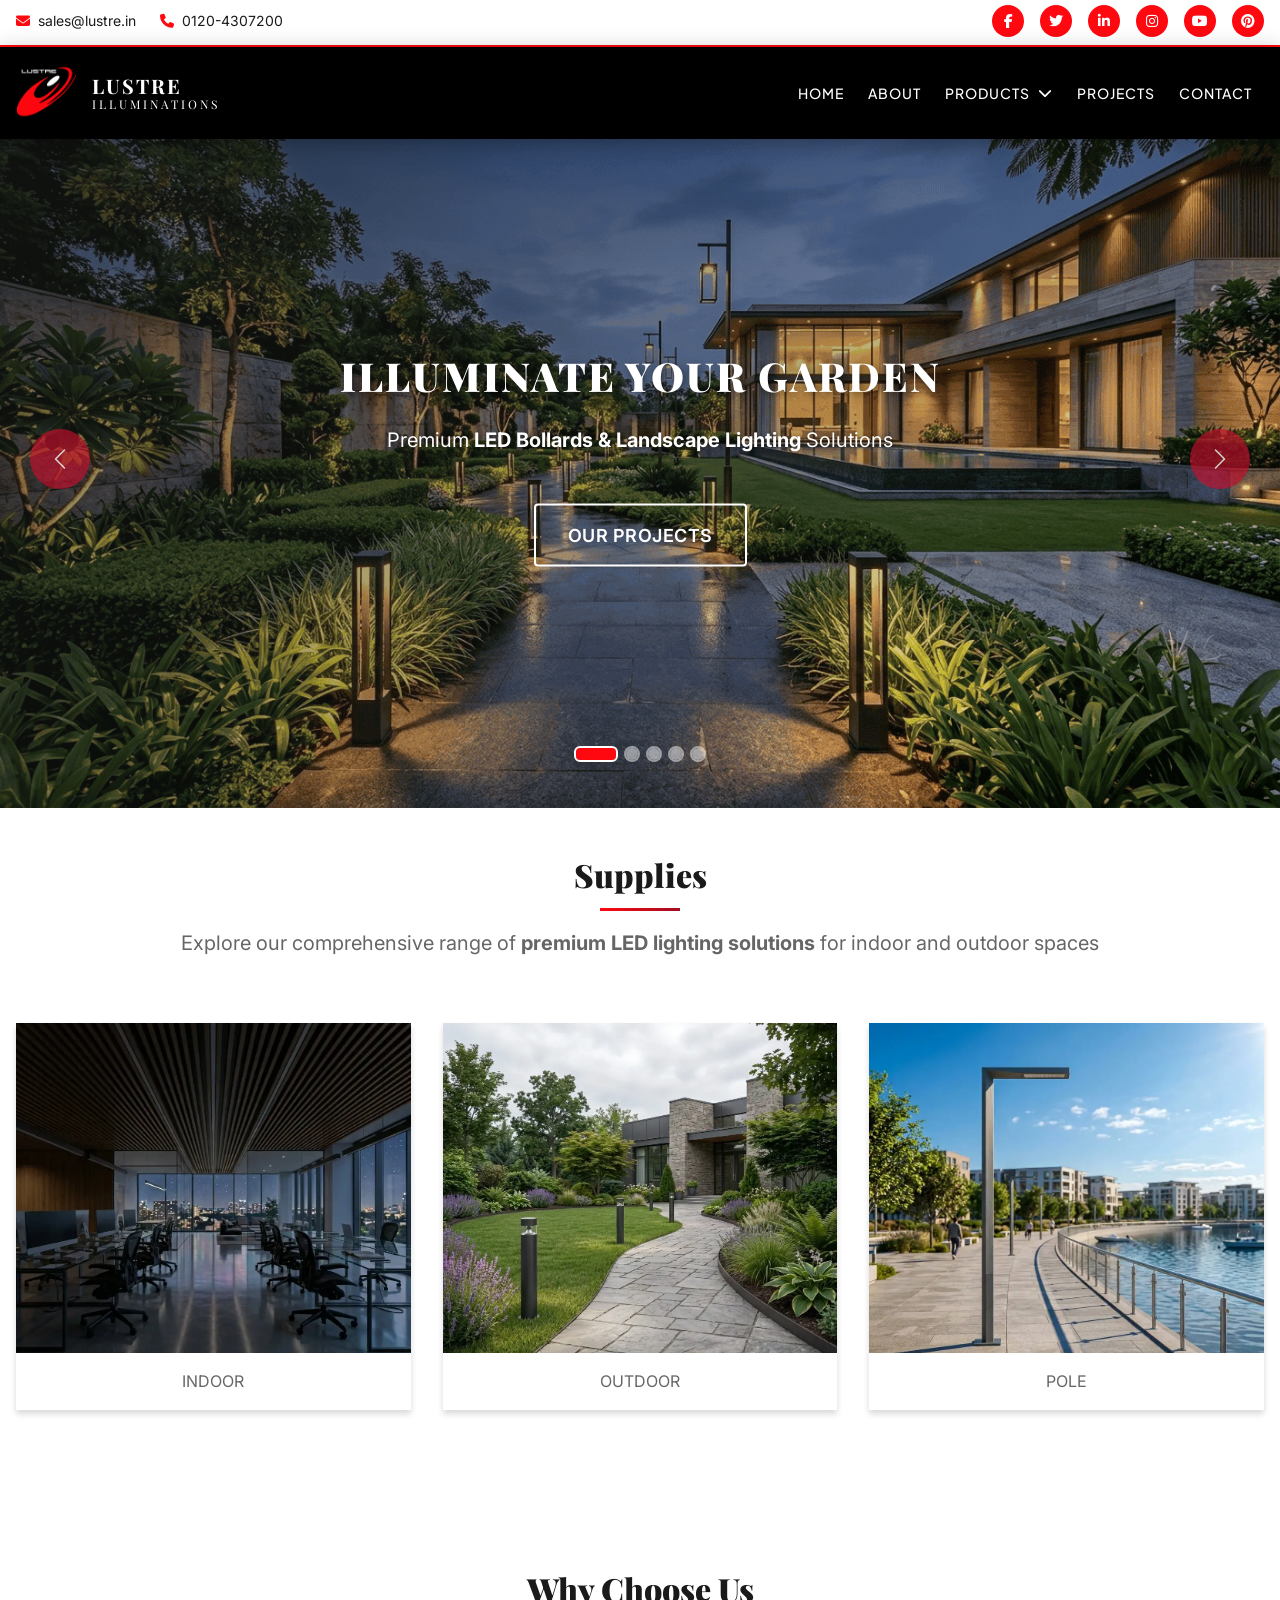
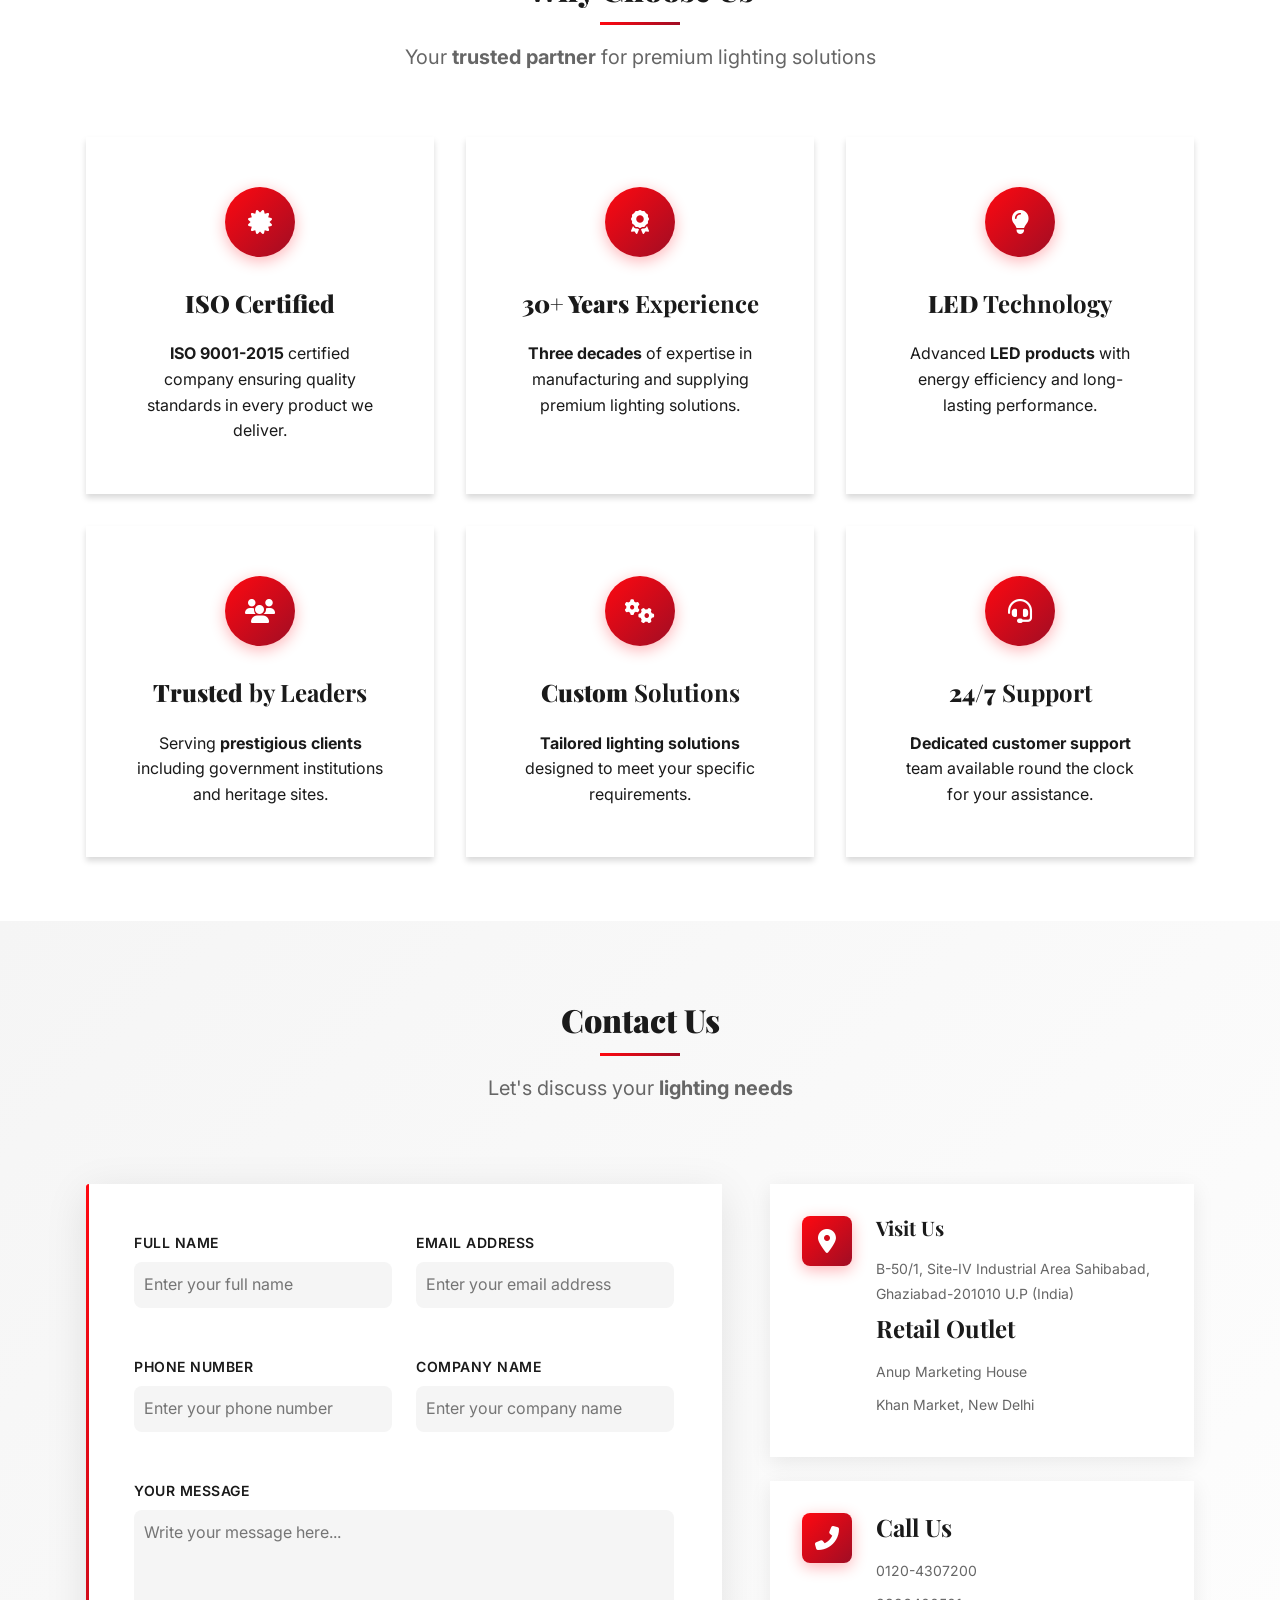
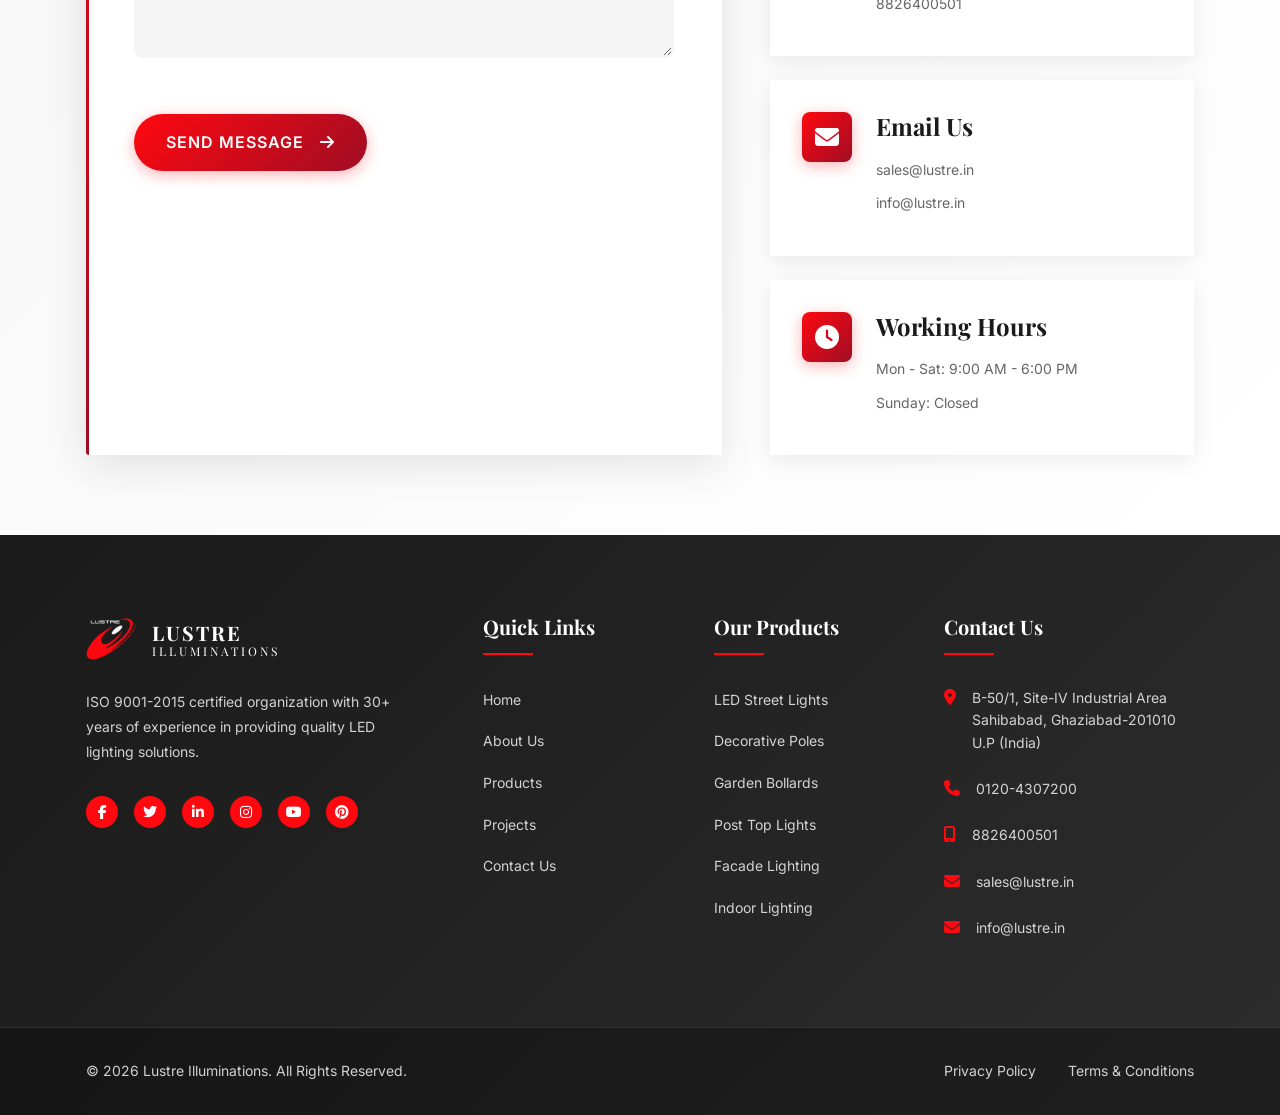
==== commit 0d2c0f9d: "Update Done" ====
--- a/index.html
+++ b/index.html
@@ -8,6 +8,9 @@
     content="Lustre Illuminations - Premium Lighting Solutions for Industrial and Commercial Spaces">
   <meta name="keywords" content="lighting, illumination, decorative lights, bollard lights, post top lights">
   <title>Lustre Illuminations - Premium Lighting Solutions</title>
+
+  <!-- Favicon -->
+  <link rel="icon" type="image/png" href="assets/logo/lustre_logo_white.png">
 
   <!-- Bootstrap CSS -->
   <link href="https://cdn.jsdelivr.net/npm/bootstrap@5.3.2/dist/css/bootstrap.min.css" rel="stylesheet">
@@ -103,7 +106,7 @@
                 </a>
               </li>
               <li class="nav-item has-dropdown">
-                <div href="#products" class="nav-link">
+                <div class="nav-link">
                   <span class="link-text">Products</span>
                   <span class="link-icon"><i class="fas fa-lightbulb"></i></span>
                   <i class="fas fa-chevron-down dropdown-arrow"></i>
@@ -621,8 +624,8 @@
             <ul class="footer-links">
               <li><a href="index.html">Home</a></li>
               <li><a href="about.html">About Us</a></li>
-              <li><a href="#">Products</a></li>
-              <li><a href="project.html">Projects</a></li>
+              <li><a href="led-wall-light.html">Products</a></li>
+              <li><a href="projects.html">Projects</a></li>
               <!-- <li><a href="download.html">Downloads</a></li> -->
               <li><a href="contact-page.html">Contact Us</a></li>
             </ul>
--- a/assets/css/style.css
+++ b/assets/css/style.css
@@ -906,7 +906,7 @@
   width: 100%;
   height: 100%;
   /* background: linear-gradient(135deg, rgba(26, 26, 26, 0.8) 0%, rgba(200, 16, 46, 0.6) 100%); */
-  background: linear-gradient(135deg, rgba(26, 26, 26, 0.6));
+  background: linear-gradient(135deg, rgba(26, 26, 26, 0.6), transparent);
   z-index: 1;
 }
 
@@ -1456,8 +1456,6 @@
     padding: var(--spacing-xs) var(--spacing-sm);
     font-size: 12px;
   }
-
-  .product-image data-hover{}
 }
 
 /* ===================================
@@ -1503,7 +1501,9 @@
   transition: var(--transition-base);
 }
 
-.card-heading{color: var(--primary-red);}
+.card-heading {
+  color: var(--primary-red);
+}
 
 .product-card-indoor:hover .card-img-wrapper img {
   transform: scale(1.05);
@@ -1544,8 +1544,8 @@
 .breadcrumb3-section,
 .breadcrumb4-section {
   padding: var(--spacing-3xl) 0 var(--spacing-xl);
-  background-image: linear-gradient(rgba(26, 26, 26, 0.5)), url('../images/indoor-lights/indoor-sub-page-img.jpeg');
-  background-size:cover;
+  background-image: linear-gradient(rgba(26, 26, 26, 0.5), transparent), url('../images/indoor-lights/indoor-sub-page-img.jpeg');
+  background-size: cover;
   background-position: center;
   background-repeat: no-repeat;
   position: relative;
@@ -1556,11 +1556,11 @@
 }
 
 .breadcrumb3-section {
-  background-image: linear-gradient(rgba(26, 26, 26, 0.4)), url('../images/outdoor-lights/breadcrumb-img.png');
+  background-image: linear-gradient(rgba(26, 26, 26, 0.4),transparent), url('../images/outdoor-lights/breadcrumb-img.png');
 }
 
 .breadcrumb4-section {
-  background-image: linear-gradient(rgba(26, 26, 26, 0.4)), url('../images/pole-lights/pole-light-bg.webp');
+  background-image: linear-gradient(rgba(26, 26, 26, 0.4),transparent), url('../images/pole-lights/pole-light-bg.webp');
 }
 
 .breadcrumb-content {
@@ -1823,8 +1823,8 @@
   flex: 1;
 }
 
-.info-card h3,
-.info-card h4 {
+.info-card h2,
+.info-card h3 {
   font-size: var(--fs-lg);
   font-weight: var(--fw-bold);
   color: var(--primary-black);
@@ -2911,7 +2911,7 @@
   margin-bottom: var(--spacing-md);
 }
 
-.category-item h4 {
+.category-item h3 {
   font-size: var(--fs-xl);
   font-weight: var(--fw-bold);
   color: var(--primary-black);
@@ -2971,7 +2971,7 @@
   transform: scale(1.1) rotate(5deg);
 }
 
-.value-box h4 {
+.value-box h3 {
   font-size: var(--fs-lg);
   font-weight: var(--fw-bold);
   color: var(--primary-black);
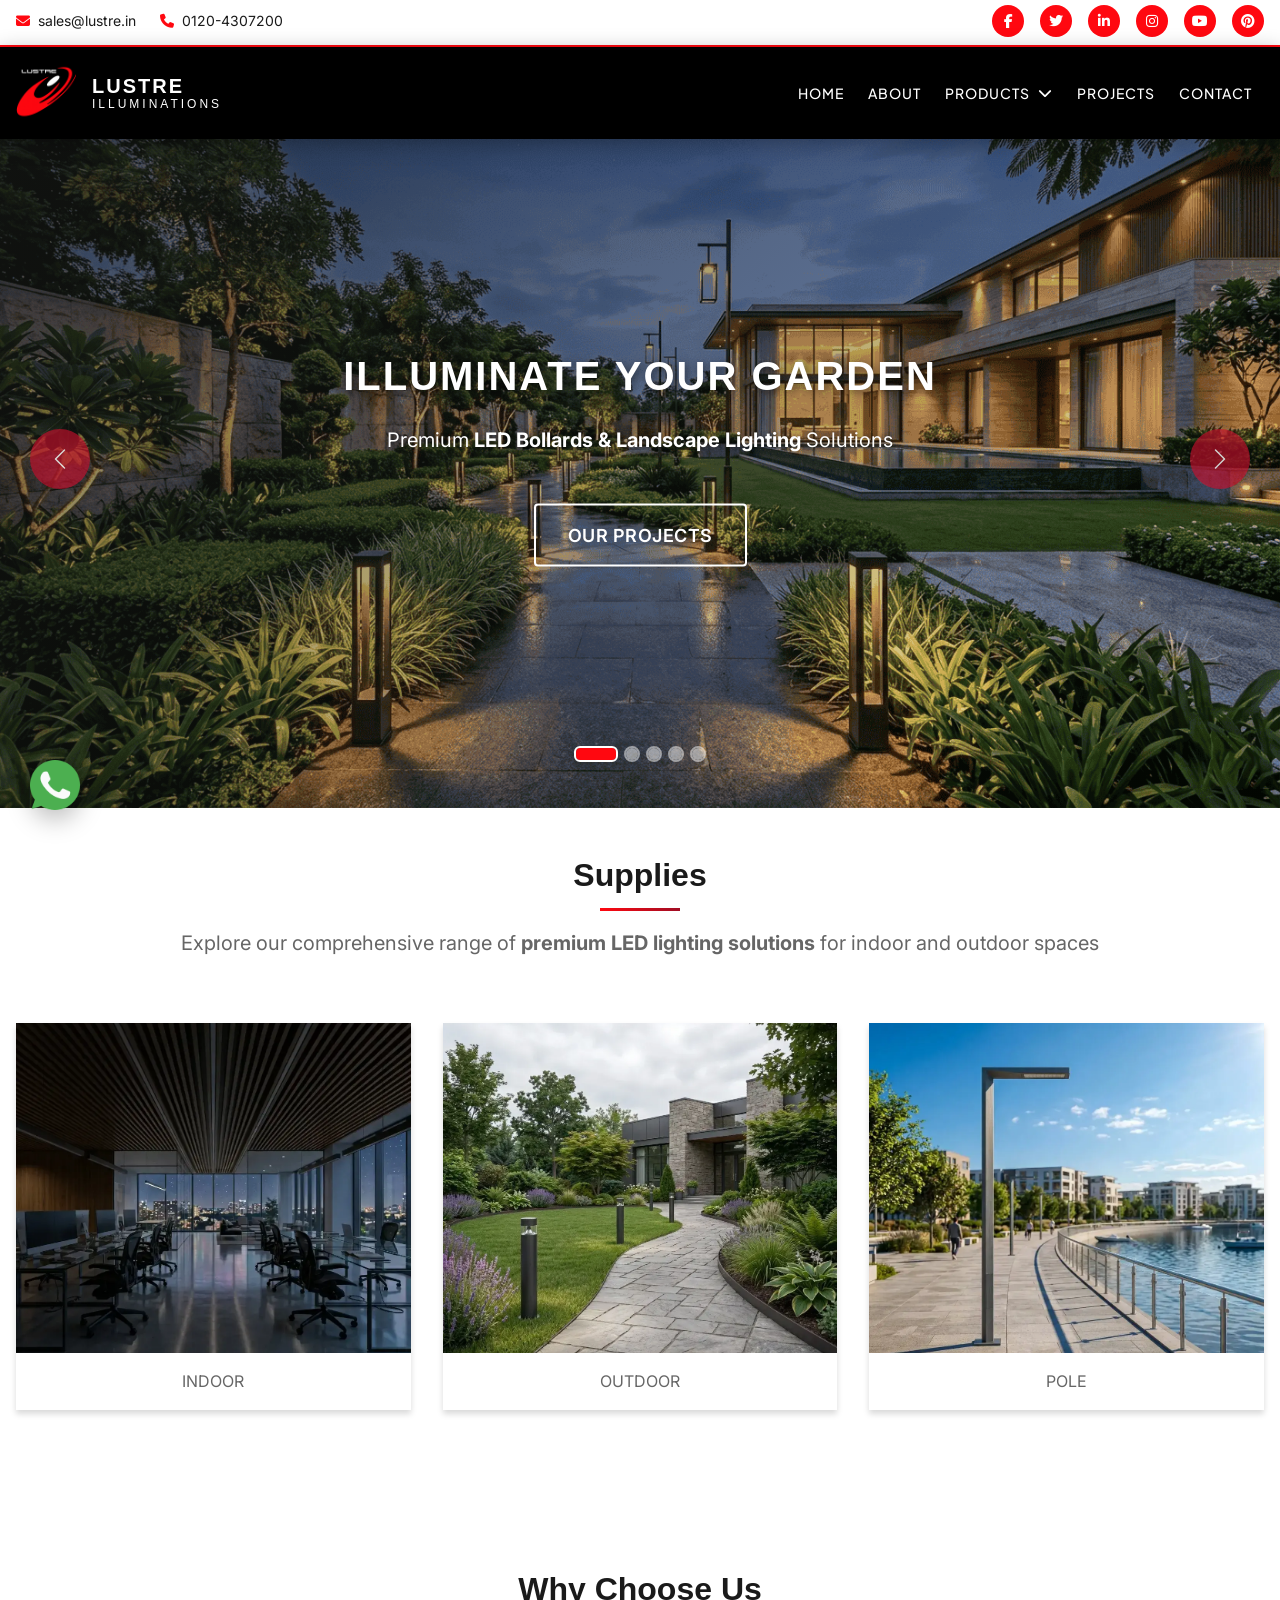
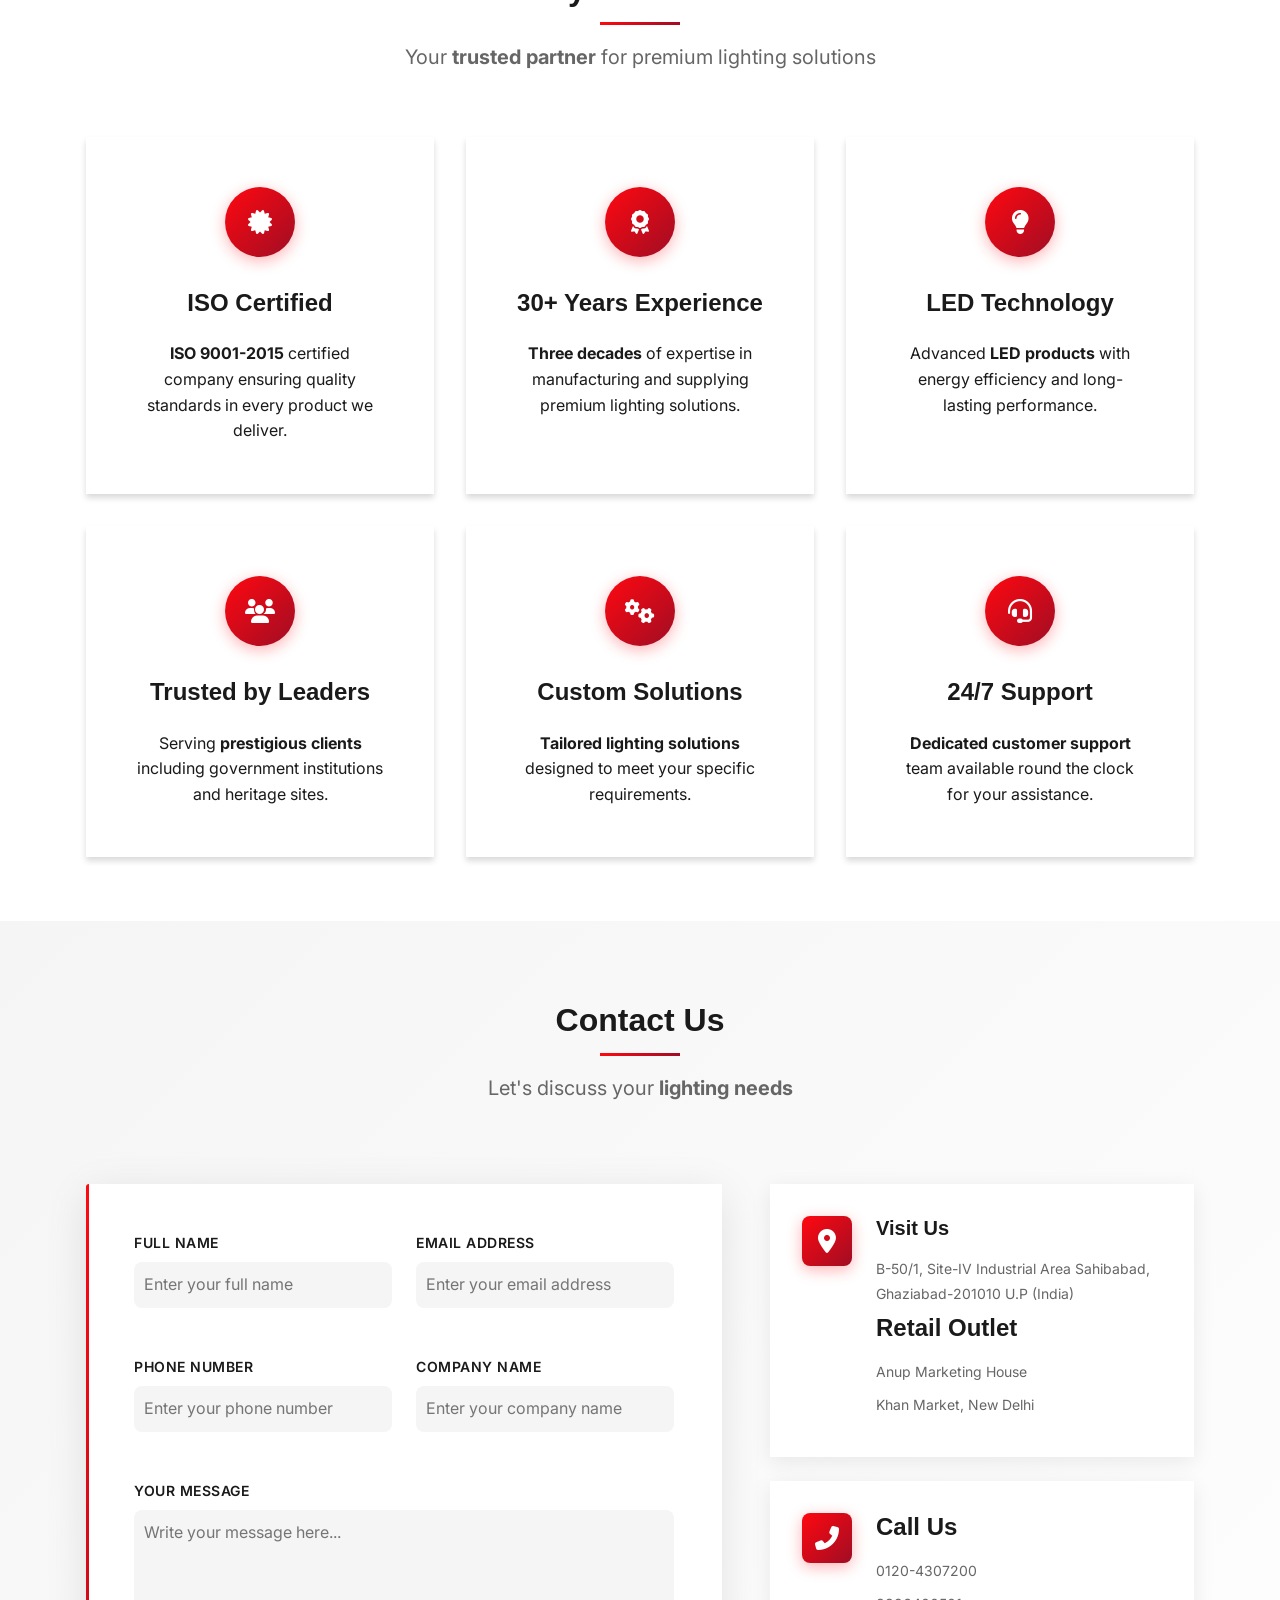
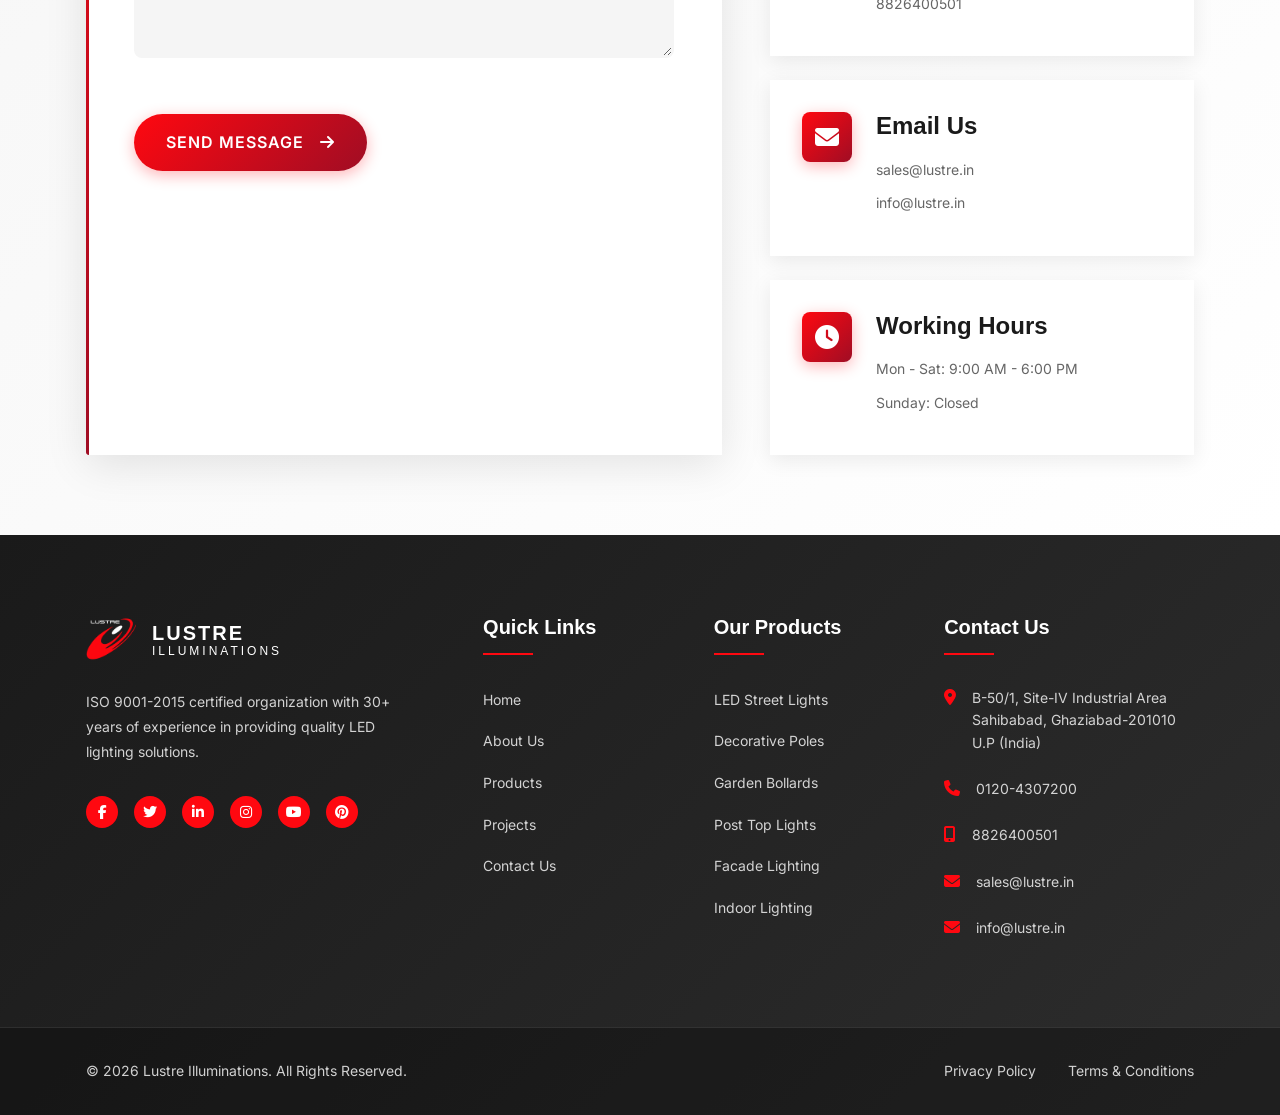
==== commit 94372c1f: "Updated" ====
--- a/index.html
+++ b/index.html
@@ -195,6 +195,15 @@
       </div>
     </nav>
   </header>
+
+  <!-- WhatsApp fixed icon start =================================-->
+  <div class="whatsapp-fixed">
+    <a href="https://api.whatsapp.com/send?phone=+91-8826400501&amp;text=Hello,I%20Want%20to%20Know%20About..."
+      target="_blank">
+      <img src="assets/images/icons/whatsapp.png" loading="lazy" alt="whatsapp">
+    </a>
+  </div>
+  <!-- WhatsApp fixed icon end ======================================-->
 
   <!-- Main Content -->
   <main>
--- a/assets/css/style.css
+++ b/assets/css/style.css
@@ -142,7 +142,7 @@
 h4,
 h5,
 h6 {
-  font-family: var(--font-heading);
+  font-family: var(--font-secondary);
   font-weight: var(--fw-bold);
   line-height: 1.2;
   color: var(--primary-black);
@@ -424,6 +424,54 @@
   height: auto;
 }
 
+/* whatsApp fixed-icon-start ========================================== */
+.whatsapp-fixed {
+  position: fixed;
+  bottom: 90px;
+  left: 30px;
+  z-index: 9999;
+}
+
+.whatsapp-fixed a {
+  width: 50px;
+  height: 50px;
+  display: flex;
+  align-items: center;
+  justify-content: center;
+  border-radius: 50%;
+  font-size: 28px;
+  box-shadow: 0 10px 25px rgba(0, 0, 0, 0.25);
+  transition: all 0.3s ease;
+  text-decoration: none;
+}
+
+.whatsapp-fixed a:hover {
+  transform: scale(1.1);
+}
+
+.spinner-grow-slow {
+  animation-duration: 1.5s;
+}
+
+.whatsapp-fixed:hover.spinner-grow-slow {
+  animation-play-state: paused;
+}
+
+@media(max-width:576px) {
+  .whatsapp-fixed {
+    bottom: 90px;
+    left: 10px;
+  }
+
+  .whatsapp-fixed a {
+    width: 43px;
+    height: 43px;
+    font-size: 24px;
+  }
+}
+
+/* Whats app End ============================= */
+
 /* ===================================
    SECTIONS
    =================================== */
@@ -577,7 +625,7 @@
 }
 
 .logo-text {
-  font-family: var(--font-heading);
+  font-family: var(--font-secondary);
   font-size: var(--fs-xl);
   font-weight: var(--fw-bold);
   color: var(--primary-white);
@@ -1349,7 +1397,7 @@
   font-weight: var(--fw-bold);
   color: var(--primary-black);
   margin-bottom: var(--spacing-md);
-  font-family: var(--font-heading);
+  font-family: var(--font-secondary);
 }
 
 .feature-description {
@@ -1556,11 +1604,11 @@
 }
 
 .breadcrumb3-section {
-  background-image: linear-gradient(rgba(26, 26, 26, 0.4),transparent), url('../images/outdoor-lights/breadcrumb-img.png');
+  background-image: linear-gradient(rgba(26, 26, 26, 0.4), transparent), url('../images/outdoor-lights/breadcrumb-img.png');
 }
 
 .breadcrumb4-section {
-  background-image: linear-gradient(rgba(26, 26, 26, 0.4),transparent), url('../images/pole-lights/pole-light-bg.webp');
+  background-image: linear-gradient(rgba(26, 26, 26, 0.4), transparent), url('../images/pole-lights/pole-light-bg.webp');
 }
 
 .breadcrumb-content {
@@ -2329,7 +2377,7 @@
   }
 
   .has-dropdown.active .dropdown-menu {
-    max-height: 500px;
+    max-height: 690px;
     padding: var(--spacing-sm) 0;
   }
 
@@ -3161,7 +3209,7 @@
 }
 
 .footer-logo-text {
-  font-family: var(--font-heading);
+  font-family: var(--font-secondary);
   font-size: var(--fs-lg);
   font-weight: var(--fw-bold);
   color: var(--primary-white);
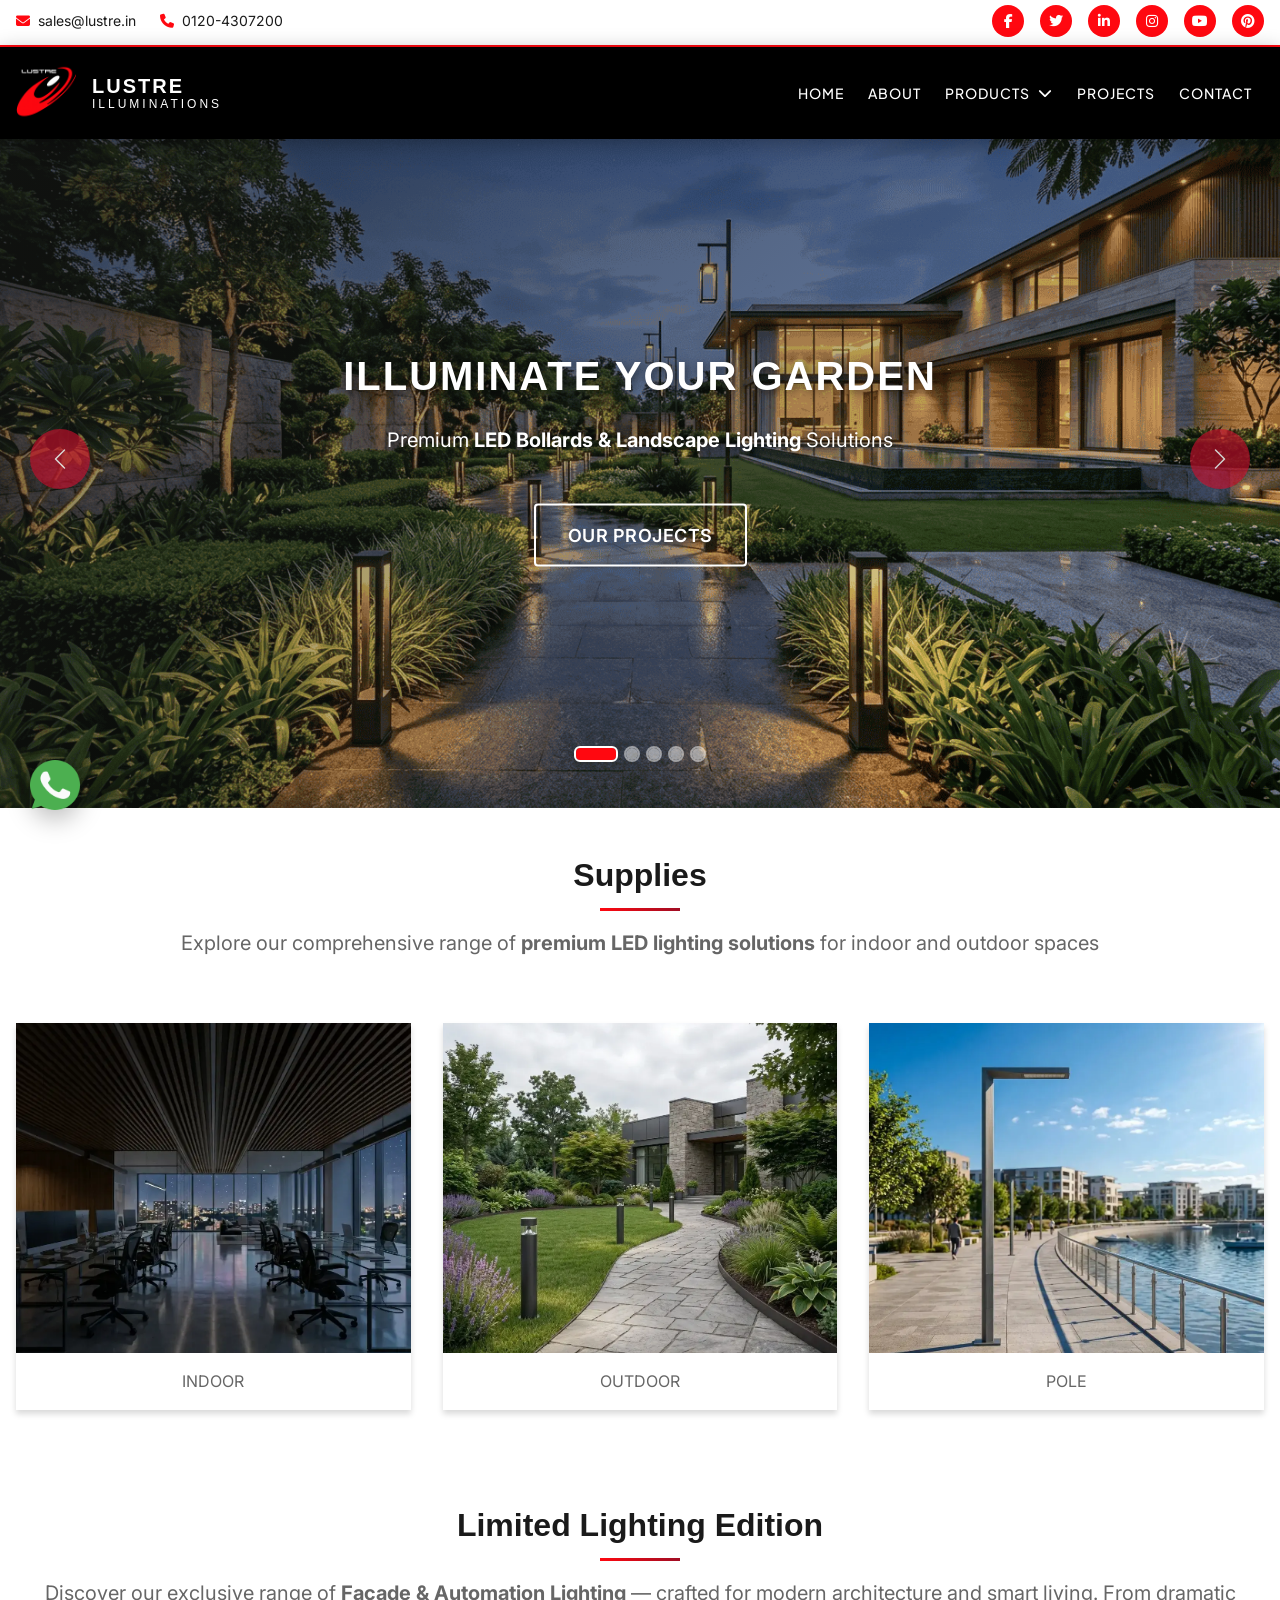
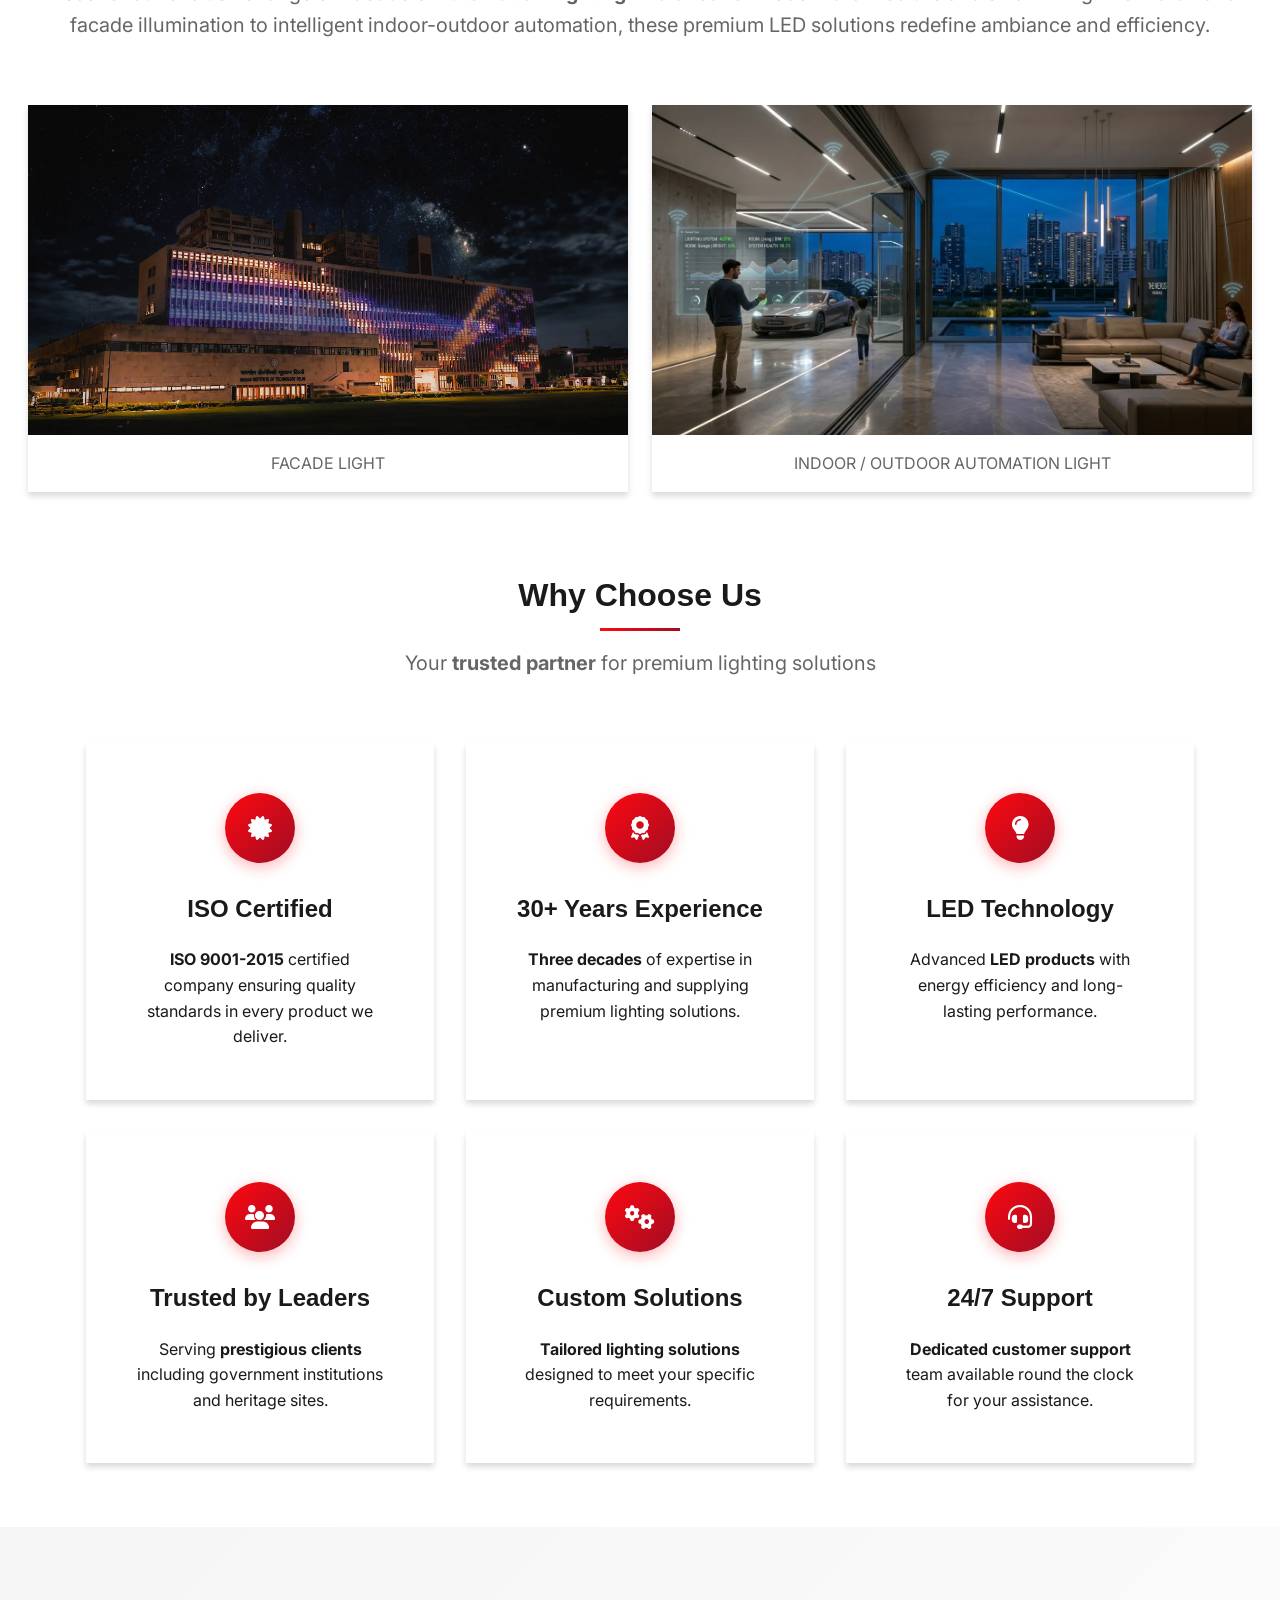
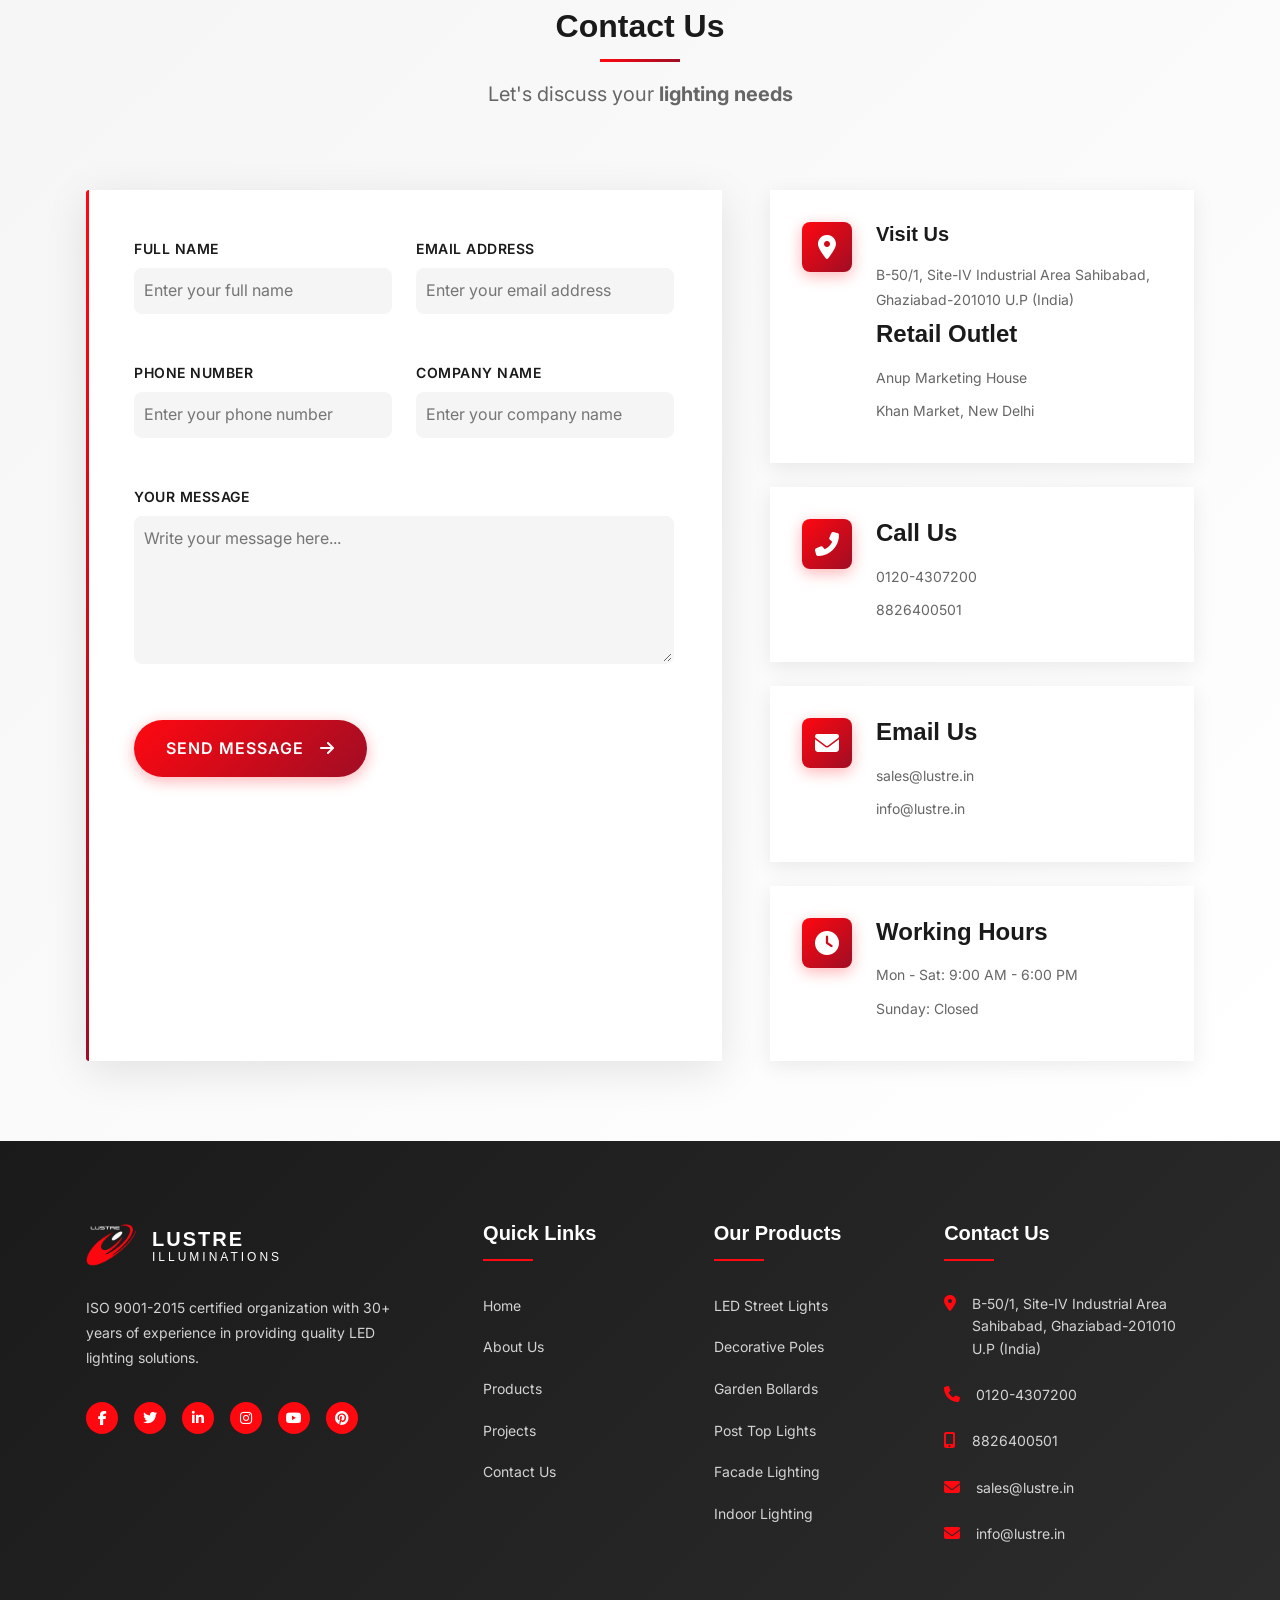
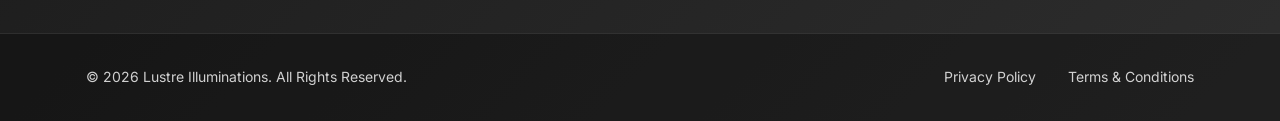
==== commit 55ecde54: "Updated" ====
--- a/index.html
+++ b/index.html
@@ -113,6 +113,12 @@
                 </div>
                 <ul class="dropdown-menu">
                   <li><a href="led-wall-light.html" class="dropdown-item">
+                      <span>LED Outdoor Automation Light</span>
+                    </a></li>
+                  <li><a href="led-wall-light.html" class="dropdown-item">
+                      <span>LED Indoor Automation Light</span>
+                    </a></li>
+                  <li><a href="led-wall-light.html" class="dropdown-item">
                       <span>LED Spot / Spike Light</span>
                     </a></li>
                   <li><a href="led-wall-light.html" class="dropdown-item">
@@ -132,6 +138,9 @@
                     </a></li>
                   <li><a href="led-wall-light.html" class="dropdown-item">
                       <span>LED Pendent Lights</span>
+                    </a></li>
+                  <li><a href="led-wall-light.html" class="dropdown-item">
+                      <span>LED Facade Lights</span>
                     </a></li>
                   <li><a href="led-wall-light.html" class="dropdown-item">
                       <span>LED Ceiling Lights</span>
@@ -392,6 +401,53 @@
       </div>
     </section>
 
+    <!-- Facade Lighting Section / Indoor - Outdoor Automation Lighting Section -->
+    <section class="special-light">
+      <div class="special-light-content">
+        <div class="container-fluid">
+          <!-- Section Header -->
+          <div class="section-header-center">
+            <h2 class="section-title"><strong>Limited Lighting Edition</strong></h2>
+            <p class="section-subtitle">Discover our exclusive range of <strong>Facade & Automation Lighting</strong> —
+              crafted for modern architecture and smart living. From dramatic facade illumination to intelligent
+              indoor-outdoor automation, these premium LED solutions redefine ambiance and efficiency.</p>
+          </div>
+
+          <div class="row justify-content-center">
+            <div class="col-lg-6 col-md-6">
+              <div class="product-card" data-category="bollard">
+                <div class="product-image">
+                  <a href="pole-light.html">
+                    <img src="assets/images/facade-light/facade-light-1.webp"
+                      data-hover="assets/images/facade-light/facade-light-2.webp" class="img-fluid" id="pole"
+                      alt="Facade Light" loading="lazy" title="Pole">
+                  </a>
+                </div>
+                <a href="pole-light.html" class="product-link">
+                  <p class="text-center m-0 p-3 text-uppercase">Facade Light</p>
+                </a>
+              </div>
+            </div>
+
+            <div class="col-lg-6 col-md-6">
+              <div class="product-card" data-category="bollard">
+                <div class="product-image">
+                  <a href="pole-light.html">
+                    <img src="assets/images/automation-light-img/indoor-automation-light.webp"
+                      data-hover="assets/images/automation-light-img/street-automation-light.webp" class="img-fluid"
+                      id="pole" alt="AutomationLight" loading="lazy" title="Pole">
+                  </a>
+                </div>
+                <a href="pole-light.html" class="product-link">
+                  <p class="text-center m-0 p-3 text-uppercase">Indoor / Outdoor Automation Light</p>
+                </a>
+              </div>
+            </div>
+          </div>
+        </div>
+      </div>
+    </section>
+
 
     <!-- Why Choose Us Section -->
     <section id="why-choose-us" class="why-choose-section">
--- a/assets/css/style.css
+++ b/assets/css/style.css
@@ -476,7 +476,7 @@
    SECTIONS
    =================================== */
 section {
-  padding: var(--spacing-3xl) 0;
+  padding: var(--spacing-2xl) 0;
 }
 
 .section-title {
@@ -756,6 +756,8 @@
   margin-top: 0;
   border-radius: unset;
   display: block;
+  height: 600px;
+  overflow-y: scroll;
 }
 
 .has-dropdown:hover .dropdown-menu,
@@ -1181,6 +1183,29 @@
 
 .product-card:hover .product-link p {
   color: var(--primary-red);
+}
+
+/* ===================================
+   SPECIAL LIGHTING SECTION
+   =================================== */
+.special-light {
+  padding: 0;
+  padding-bottom: 20px;
+}
+
+.special-light .row {
+  justify-content: center;
+  margin: 0;
+}
+
+.special-light .product-image img {
+  width: 100%;
+  height: 100%;
+  object-fit: cover;
+}
+
+.special-light .product-card {
+  width: 100%;
 }
 
 /* ===================================
@@ -3392,6 +3417,9 @@
 }
 
 @media (max-width: 768px) {
+  .special-light .row {
+    row-gap: 40px;
+  }
   .footer-grid {
     grid-template-columns: 1fr;
     gap: var(--spacing-lg);
